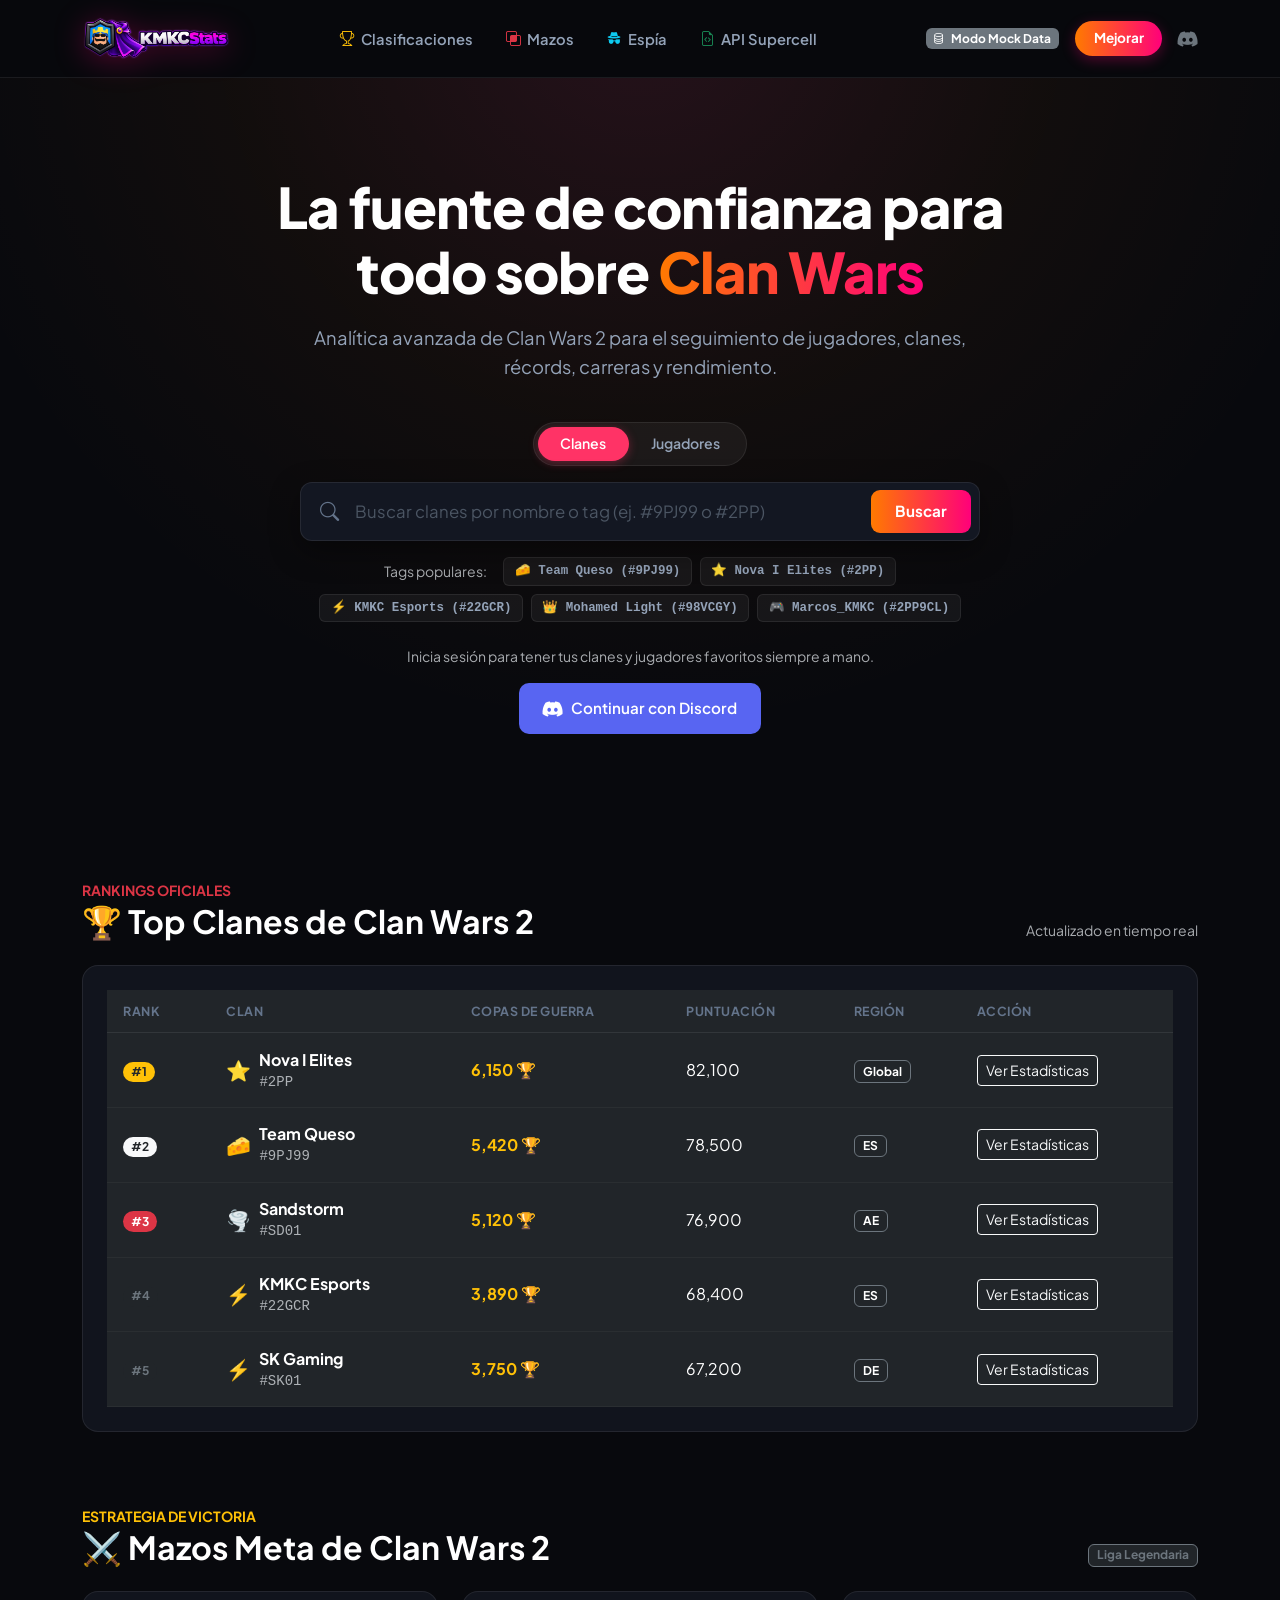
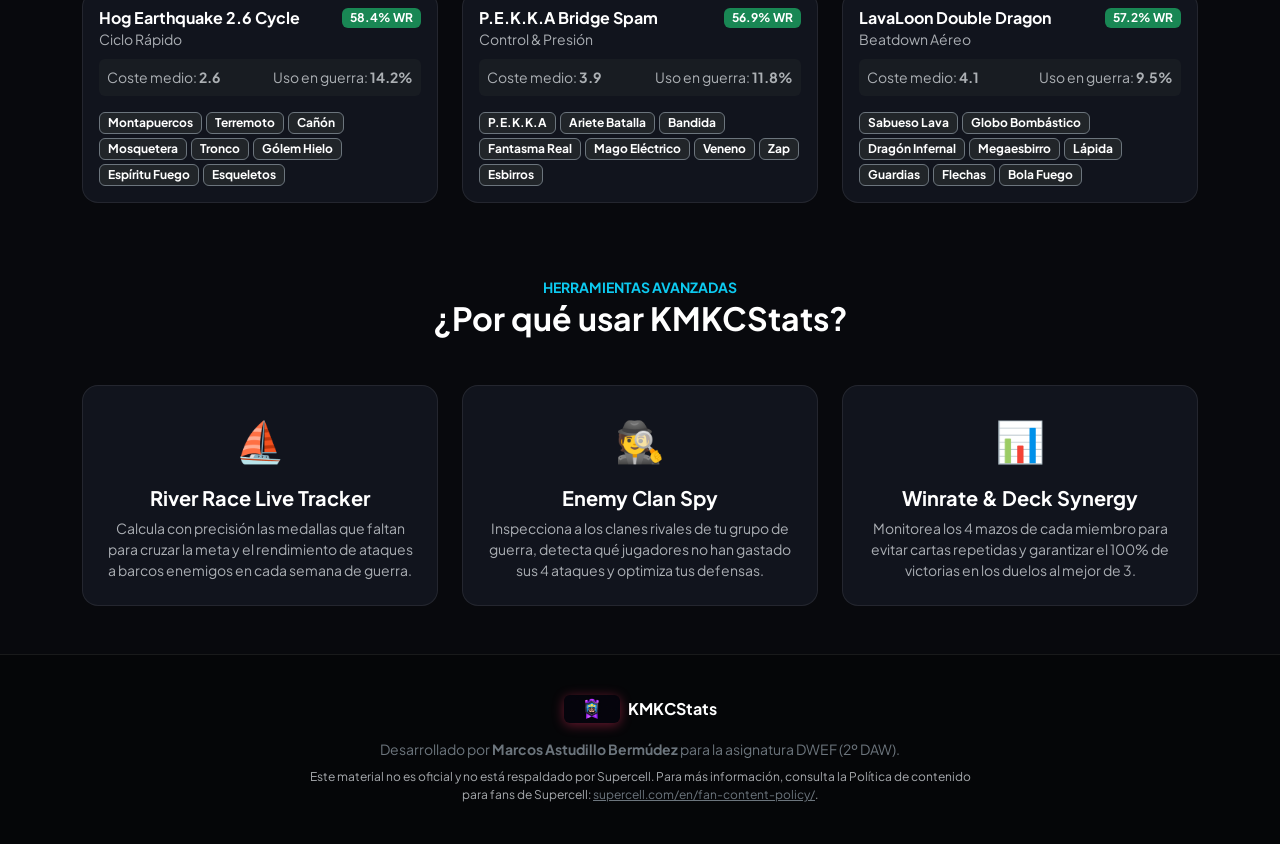
==== index.html @ 2309397d "Proyecto HTML KMKCstats V1.0.1" ====
<!DOCTYPE html>
<html lang="es" data-bs-theme="dark">

<head>
  <meta charset="UTF-8">
  <meta name="viewport" content="width=device-width, initial-scale=1.0">
  <meta name="description" content="KMKCStats - La fuente de confianza para todo sobre Clan Wars 2 en Clash Royale. Estadísticas y analítica de clanes, jugadores y mazos.">
  <meta name="author" content="Marcos Astudillo Bermúdez">
  <title>KMKCStats · La fuente de confianza para Clan Wars</title>

  <!-- Bootstrap 5 CSS Local -->
  <link rel="stylesheet" href="lib/bootstrap-5.3.8-dist/css/bootstrap.min.css">

  <!-- Bootstrap Icons CDN -->
  <link rel="stylesheet" href="https://cdn.jsdelivr.net/npm/bootstrap-icons@1.11.3/font/bootstrap-icons.min.css">

  <!-- Estilos Exclusivos KMKCStats (Diseño CWStats) -->
  <link rel="stylesheet" href="styles/kmkcstats.css">
</head>

<body>

  <!-- =========================================================================
       1. BARRA DE NAVEGACIÓN (NAVBAR)
       ========================================================================= -->
  <header>
    <nav class="navbar navbar-expand-lg kmkc-navbar">
      <div class="container">
        <!-- Logo Oficial KMKCStats en el Header -->
        <a class="kmkc-brand py-0" href="index.html">
          <img src="assets/img/KMKCheader.png" alt="KMKCStats" class="kmkc-header-logo">
        </a>

        <button class="navbar-toggler border-0 text-white" type="button" data-bs-toggle="collapse"
          data-bs-target="#navbarContent" aria-controls="navbarContent" aria-expanded="false"
          aria-label="Toggle navigation">
          <i class="bi bi-list fs-2"></i>
        </button>

        <div class="collapse navbar-collapse" id="navbarContent">
          <!-- Enlaces de navegación centrales en español -->
          <ul class="navbar-nav mx-auto mb-2 mb-lg-0 gap-1">
            <li class="nav-item">
              <a class="kmkc-nav-link" href="#leaderboards">
                <i class="bi bi-trophy text-warning"></i> Clasificaciones
              </a>
            </li>
            <li class="nav-item">
              <a class="kmkc-nav-link" href="#decks">
                <i class="bi bi-intersect text-danger"></i> Mazos
              </a>
            </li>
            <li class="nav-item">
              <a class="kmkc-nav-link" href="#features">
                <i class="bi bi-incognito text-info"></i> Espía
              </a>
            </li>
            <li class="nav-item">
              <a class="kmkc-nav-link" href="#" data-bs-toggle="modal" data-bs-target="#apiConfigModal">
                <i class="bi bi-file-earmark-code text-success"></i> API Supercell
              </a>
            </li>
          </ul>

          <!-- Acciones en el lateral derecho -->
          <div class="d-flex align-items-center gap-3">
            <span id="api-status-badge" class="badge bg-secondary">
              <i class="bi bi-database me-1"></i> Modo Mock Data
            </span>
            <button class="btn btn-upgrade" data-bs-toggle="modal" data-bs-target="#apiConfigModal">
              Mejorar
            </button>
            <a href="https://discord.com" target="_blank" rel="noopener noreferrer" class="text-secondary fs-5 hover-white" title="Comunidad de Discord">
              <i class="bi bi-discord"></i>
            </a>
          </div>
        </div>
      </div>
    </nav>
  </header>

  <!-- =========================================================================
       2. CONTENIDO PRINCIPAL
       ========================================================================= -->
  <main>
    <!-- SECCIÓN HERO (RÉPLICA CWSTATS EN ESPAÑOL) -->
    <section class="hero-glow-bg text-center py-5">
      <div class="container py-lg-5">
        <!-- Título Principal -->
        <h1 class="hero-title text-white mb-2">
          La fuente de confianza para<br>
          todo sobre <span class="gradient-text-clanwars">Clan Wars</span>
        </h1>

        <!-- Subtítulo -->
        <p class="hero-subtitle">
          Analítica avanzada de Clan Wars 2 para el seguimiento de jugadores, clanes, récords, carreras y rendimiento.
        </p>

        <!-- BUSCADOR CON PESTAÑAS (CLANES / JUGADORES) -->
        <div class="search-container">
          <!-- Selector de Pestañas -->
          <div class="search-tabs">
            <button id="tab-clans" class="search-tab-btn active" type="button">Clanes</button>
            <button id="tab-players" class="search-tab-btn" type="button">Jugadores</button>
          </div>

          <!-- Caja de Entrada -->
          <form id="search-form" class="mb-3">
            <div class="search-input-box">
              <i class="bi bi-search search-icon"></i>
              <input type="text" id="search-input" placeholder="Buscar clanes por nombre o tag (ej. #9PJ99 o #2PP)"
                autocomplete="off" required>
              <button type="submit" class="search-submit-btn">Buscar</button>
            </div>
          </form>

          <!-- Sugerencias Rápidas para probar con un clic -->
          <div class="quick-tags mb-4">
            <span class="text-muted small me-2">Tags populares:</span>
            <a href="#" class="quick-tag-chip" data-tag="#9PJ99" data-type="clans">🧀 Team Queso (#9PJ99)</a>
            <a href="#" class="quick-tag-chip" data-tag="#2PP" data-type="clans">⭐ Nova I Elites (#2PP)</a>
            <a href="#" class="quick-tag-chip" data-tag="#22GCR" data-type="clans">⚡ KMKC Esports (#22GCR)</a>
            <a href="#" class="quick-tag-chip" data-tag="#98VCGY" data-type="players">👑 Mohamed Light (#98VCGY)</a>
            <a href="#" class="quick-tag-chip" data-tag="#2PP9CL" data-type="players">🎮 Marcos_KMKC (#2PP9CL)</a>
          </div>

          <!-- Texto de soporte y Botón de Discord -->
          <p class="text-muted small mb-3">
            Inicia sesión para tener tus clanes y jugadores favoritos siempre a mano.
          </p>
          <div>
            <a href="https://discord.com" target="_blank" rel="noopener noreferrer" class="btn-discord">
              <i class="bi bi-discord fs-5"></i> Continuar con Discord
            </a>
          </div>
        </div>
      </div>
    </section>

    <!-- SECCIÓN DE RESULTADOS DINÁMICOS (OCULTA POR DEFECTO HASTA QUE SE BUSCA) -->
    <section id="results-section" class="py-5 d-none">
      <div class="container">
        <div id="results-content">
          <!-- Inyectado dinámicamente vía js/ui.js -->
        </div>
      </div>
    </section>

    <!-- SECCIÓN EXPLORE KMKCSTATS: LEADERBOARDS & META -->
    <section id="leaderboards" class="py-5">
      <div class="container">
        <div class="d-flex justify-content-between align-items-end mb-4">
          <div>
            <span class="text-uppercase fw-bold small text-danger">Rankings Oficiales</span>
            <h2 class="fw-bold text-white mb-0">🏆 Top Clanes de Clan Wars 2</h2>
          </div>
          <small class="text-muted">Actualizado en tiempo real</small>
        </div>

        <div class="kmkc-card p-3 p-md-4 mb-5">
          <div class="table-responsive">
            <table class="table kmkc-table align-middle mb-0">
              <thead>
                <tr>
                  <th>Rank</th>
                  <th>Clan</th>
                  <th>Copas de Guerra</th>
                  <th>Puntuación</th>
                  <th>Región</th>
                  <th>Acción</th>
                </tr>
              </thead>
              <tbody id="leaderboard-tbody">
                <!-- Rellenado por js/ui.js -->
              </tbody>
            </table>
          </div>
        </div>

        <!-- MAZOS META DE GUERRA (DECKS) -->
        <div id="decks" class="pt-4">
          <div class="d-flex justify-content-between align-items-end mb-4">
            <div>
              <span class="text-uppercase fw-bold small text-warning">Estrategia de Victoria</span>
              <h2 class="fw-bold text-white mb-0">⚔️ Mazos Meta de Clan Wars 2</h2>
            </div>
            <span class="badge bg-dark border border-secondary text-secondary">Liga Legendaria</span>
          </div>

          <div id="meta-decks-container" class="row g-4">
            <!-- Rellenado por js/ui.js -->
          </div>
        </div>

        <!-- CARACTERÍSTICAS Y SPY TOOL -->
        <div id="features" class="pt-5 mt-4">
          <div class="text-center mb-5">
            <span class="text-uppercase fw-bold small text-info">Herramientas Avanzadas</span>
            <h2 class="fw-bold text-white">¿Por qué usar KMKCStats?</h2>
          </div>

          <div class="row g-4">
            <div class="col-md-4">
              <div class="kmkc-card p-4 h-100 text-center">
                <div class="fs-1 text-warning mb-3">⛵</div>
                <h5 class="fw-bold text-white">River Race Live Tracker</h5>
                <p class="text-muted small mb-0">
                  Calcula con precisión las medallas que faltan para cruzar la meta y el rendimiento de ataques a barcos enemigos en cada semana de guerra.
                </p>
              </div>
            </div>
            <div class="col-md-4">
              <div class="kmkc-card p-4 h-100 text-center">
                <div class="fs-1 text-info mb-3">🕵️</div>
                <h5 class="fw-bold text-white">Enemy Clan Spy</h5>
                <p class="text-muted small mb-0">
                  Inspecciona a los clanes rivales de tu grupo de guerra, detecta qué jugadores no han gastado sus 4 ataques y optimiza tus defensas.
                </p>
              </div>
            </div>
            <div class="col-md-4">
              <div class="kmkc-card p-4 h-100 text-center">
                <div class="fs-1 text-danger mb-3">📊</div>
                <h5 class="fw-bold text-white">Winrate & Deck Synergy</h5>
                <p class="text-muted small mb-0">
                  Monitorea los 4 mazos de cada miembro para evitar cartas repetidas y garantizar el 100% de victorias en los duelos al mejor de 3.
                </p>
              </div>
            </div>
          </div>
        </div>
      </div>
    </section>
  </main>

  <!-- =========================================================================
       3. MODAL: CONFIGURACIÓN DE LA API DE SUPERCELL
       ========================================================================= -->
  <div class="modal fade" id="apiConfigModal" tabindex="-1" aria-labelledby="apiConfigModalLabel" aria-hidden="true">
    <div class="modal-dialog modal-dialog-centered">
      <div class="modal-content kmkc-modal">
        <div class="modal-header">
          <h5 class="modal-title fw-bold text-white" id="apiConfigModalLabel">
            <i class="bi bi-key-fill text-warning me-2"></i> Configuración API de Supercell
          </h5>
          <button type="button" class="btn-close btn-close-white" data-bs-dismiss="modal" aria-label="Close"></button>
        </div>
        <form id="api-config-form">
          <div class="modal-body">
            <p class="text-muted small">
              Para conectar con la API oficial de Clash Royale, regístrate en <a href="https://developer.clashroyale.com" target="_blank" class="text-info">developer.clashroyale.com</a> y crea una clave asignada a tu IP pública.
            </p>

            <div class="mb-3">
              <label for="api-token-input" class="form-label text-secondary small fw-bold text-uppercase">Supercell Bearer Token</label>
              <textarea id="api-token-input" class="form-control kmkc-input font-monospace small" rows="3" placeholder="Pega aquí tu API Key de Supercell..."></textarea>
            </div>

            <div class="mb-3">
              <label for="api-proxy-input" class="form-label text-secondary small fw-bold text-uppercase">Proxy URL (CORS Bypass)</label>
              <input type="url" id="api-proxy-input" class="form-control kmkc-input font-monospace small" placeholder="https://proxy.royaleapi.dev/v1 o tu proxy local">
              <small class="text-muted d-block mt-1">
                Necesario porque los navegadores bloquean llamadas directas a Supercell por CORS. Si no tienes proxy, déjalo vacío y la web usará los datos Mock integrados.
              </small>
            </div>
          </div>
          <div class="modal-footer">
            <button type="button" class="btn btn-outline-secondary" data-bs-dismiss="modal">Cancelar</button>
            <button type="submit" class="btn btn-upgrade">Guardar Configuración</button>
          </div>
        </form>
      </div>
    </div>
  </div>

  <!-- =========================================================================
       4. PIE DE PÁGINA (FOOTER)
       ========================================================================= -->
  <footer class="kmkc-footer">
    <div class="container text-center">
      <div class="d-flex align-items-center justify-content-center gap-2 mb-3">
        <img src="assets/img/KMKCicon.png" alt="KMKC Logo" style="height: 28px; width: auto; border-radius: 6px; filter: drop-shadow(0 2px 6px rgba(255, 51, 102, 0.4));">
        <strong class="text-white">KMKCStats</strong>
      </div>
      <p class="text-secondary small mb-2">
        Desarrollado por <strong>Marcos Astudillo Bermúdez</strong> para la asignatura DWEF (2º DAW).
      </p>
      <p class="text-muted" style="font-size: 0.75rem; max-width: 680px; margin: 0 auto;">
        Este material no es oficial y no está respaldado por Supercell. Para más información, consulta la Política de contenido para fans de Supercell: <a href="https://supercell.com/en/fan-content-policy/" target="_blank" class="text-secondary">supercell.com/en/fan-content-policy/</a>.
      </p>
    </div>
  </footer>

  <!-- Bootstrap 5 JS Bundle Local (incluye Popper) -->
  <script src="lib/bootstrap-5.3.8-dist/js/bootstrap.bundle.min.js"></script>

  <!-- Módulos de KMKCStats -->
  <script src="js/api.js"></script>
  <script src="js/ui.js"></script>
  <script src="js/main.js"></script>
</body>

</html>
---- styles/kmkcstats.css ----
/* ==========================================================================
   KMKCStats - Clan Wars 2 Analytics & Tracker
   Inspirado en la interfaz y diseño oscuro de CWStats
   ========================================================================== */

@import url('https://fonts.googleapis.com/css2?family=Plus+Jakarta+Sans:wght@400;500;600;700;800&family=Inter:wght@400;500;600;700&display=swap');

:root {
  --kmkc-bg-dark: #08090d;
  --kmkc-bg-card: #11141d;
  --kmkc-bg-card-hover: #171b27;
  --kmkc-bg-input: #131722;
  --kmkc-border: rgba(255, 255, 255, 0.08);
  --kmkc-border-focus: rgba(255, 75, 139, 0.5);

  --kmkc-primary-gradient: linear-gradient(90deg, #ff7a00 0%, #ff007a 100%);
  --kmkc-accent-pink: #ff3366;
  --kmkc-accent-pink-hover: #e62858;
  --kmkc-accent-orange: #ff7a00;
  --kmkc-discord: #5865f2;
  --kmkc-discord-hover: #4752c4;

  --kmkc-text-primary: #ffffff;
  --kmkc-text-secondary: #94a3b8;
  --kmkc-text-muted: #64748b;
  
  --kmkc-glow: rgba(255, 0, 122, 0.15);
}

body {
  font-family: 'Plus Jakarta Sans', 'Inter', -apple-system, BlinkMacSystemFont, sans-serif;
  background-color: var(--kmkc-bg-dark);
  color: var(--kmkc-text-primary);
  min-height: 100vh;
  display: flex;
  flex-direction: column;
  overflow-x: hidden;
}

/* ==========================================================================
   Efectos de Fondo (Glow ambiental)
   ========================================================================== */
.hero-glow-bg {
  position: relative;
  background: radial-gradient(circle at 50% -10%, rgba(255, 80, 130, 0.12) 0%, rgba(255, 122, 0, 0.04) 40%, transparent 70%);
}

/* ==========================================================================
   Barra de Navegación
   ========================================================================== */
.kmkc-navbar {
  background-color: rgba(8, 9, 13, 0.85);
  backdrop-filter: blur(16px);
  -webkit-backdrop-filter: blur(16px);
  border-bottom: 1px solid var(--kmkc-border);
  padding: 0.85rem 0;
  position: sticky;
  top: 0;
  z-index: 1030;
}

.kmkc-brand {
  display: flex;
  align-items: center;
  gap: 0.65rem;
  text-decoration: none;
  font-weight: 800;
  font-size: 1.35rem;
  letter-spacing: -0.5px;
  color: #fff;
}

.kmkc-logo-badge {
  background: var(--kmkc-primary-gradient);
  color: #fff;
  font-weight: 800;
  font-size: 0.85rem;
  padding: 0.35rem 0.65rem;
  border-radius: 8px;
  box-shadow: 0 4px 15px rgba(255, 0, 122, 0.35);
  display: inline-flex;
  align-items: center;
  justify-content: center;
}

.kmkc-logo-img {
  height: 42px;
  width: auto;
  max-width: 50px;
  object-fit: contain;
  border-radius: 10px;
  filter: drop-shadow(0 2px 10px rgba(255, 51, 102, 0.35));
  transition: transform 0.2s ease;
}

.kmkc-header-logo {
  height: 50px;
  max-height: 54px;
  width: auto;
  object-fit: contain;
  filter: drop-shadow(0 4px 15px rgba(255, 0, 122, 0.3));
  transition: transform 0.25s ease, filter 0.25s ease;
}

@media (max-width: 768px) {
  .kmkc-header-logo {
    height: 40px;
  }
}

.kmkc-brand:hover .kmkc-header-logo {
  transform: scale(1.04);
  filter: drop-shadow(0 6px 20px rgba(255, 0, 122, 0.5));
}

.kmkc-brand-name {
  color: #ffffff;
}

.kmkc-brand-name span {
  background: var(--kmkc-primary-gradient);
  -webkit-background-clip: text;
  -webkit-text-fill-color: transparent;
}

.kmkc-nav-link {
  color: var(--kmkc-text-secondary);
  font-size: 0.92rem;
  font-weight: 600;
  padding: 0.5rem 0.9rem;
  border-radius: 8px;
  transition: all 0.2s ease;
  display: flex;
  align-items: center;
  gap: 0.4rem;
  text-decoration: none;
}

.kmkc-nav-link:hover,
.kmkc-nav-link.active {
  color: #ffffff;
  background-color: rgba(255, 255, 255, 0.05);
}

.btn-upgrade {
  background: var(--kmkc-primary-gradient);
  color: #ffffff;
  font-weight: 700;
  font-size: 0.85rem;
  padding: 0.45rem 1.15rem;
  border-radius: 50px;
  border: none;
  box-shadow: 0 4px 14px rgba(255, 0, 122, 0.3);
  transition: transform 0.2s ease, box-shadow 0.2s ease;
}

.btn-upgrade:hover {
  color: #fff;
  transform: translateY(-2px);
  box-shadow: 0 6px 20px rgba(255, 0, 122, 0.45);
}

/* ==========================================================================
   Hero Section
   ========================================================================== */
.hero-title {
  font-size: 3.5rem;
  font-weight: 800;
  line-height: 1.15;
  letter-spacing: -1px;
}

@media (max-width: 768px) {
  .hero-title {
    font-size: 2.25rem;
  }
}

.gradient-text-clanwars {
  background: var(--kmkc-primary-gradient);
  -webkit-background-clip: text;
  -webkit-text-fill-color: transparent;
  display: inline-block;
}

.hero-subtitle {
  color: var(--kmkc-text-secondary);
  font-size: 1.15rem;
  max-width: 680px;
  margin: 1.25rem auto 2.5rem;
  font-weight: 400;
  line-height: 1.6;
}

/* ==========================================================================
   Buscador CWStats (Pestañas y Campo de búsqueda)
   ========================================================================== */
.search-container {
  max-width: 680px;
  margin: 0 auto;
}

.search-tabs {
  display: inline-flex;
  background: rgba(255, 255, 255, 0.05);
  border-radius: 50px;
  padding: 4px;
  margin-bottom: 1rem;
  border: 1px solid var(--kmkc-border);
}

.search-tab-btn {
  background: transparent;
  border: none;
  color: var(--kmkc-text-secondary);
  font-weight: 600;
  font-size: 0.88rem;
  padding: 0.4rem 1.4rem;
  border-radius: 50px;
  cursor: pointer;
  transition: all 0.2s ease;
}

.search-tab-btn.active {
  background: var(--kmkc-accent-pink);
  color: #ffffff;
  box-shadow: 0 2px 10px rgba(255, 51, 102, 0.35);
}

.search-input-box {
  position: relative;
  background-color: var(--kmkc-bg-input);
  border: 1px solid var(--kmkc-border);
  border-radius: 12px;
  display: flex;
  align-items: center;
  padding: 0.4rem 0.5rem 0.4rem 1.2rem;
  box-shadow: 0 10px 30px rgba(0, 0, 0, 0.4);
  transition: border-color 0.2s ease, box-shadow 0.2s ease;
}

.search-input-box:focus-within {
  border-color: var(--kmkc-accent-pink);
  box-shadow: 0 0 0 3px rgba(255, 51, 102, 0.2), 0 10px 30px rgba(0, 0, 0, 0.5);
}

.search-input-box input {
  background: transparent;
  border: none;
  outline: none;
  color: #ffffff;
  font-size: 1.05rem;
  width: 100%;
  padding: 0.6rem 0.5rem;
}

.search-input-box input::placeholder {
  color: #4b5563;
}

.search-icon {
  color: var(--kmkc-text-muted);
  font-size: 1.2rem;
  margin-right: 0.5rem;
}

.search-submit-btn {
  background: var(--kmkc-primary-gradient);
  border: none;
  color: #ffffff;
  font-weight: 700;
  font-size: 0.95rem;
  padding: 0.65rem 1.5rem;
  border-radius: 9px;
  transition: opacity 0.2s ease;
  white-space: nowrap;
}

.search-submit-btn:hover {
  opacity: 0.92;
}

.quick-tags {
  display: flex;
  align-items: center;
  justify-content: center;
  flex-wrap: wrap;
  gap: 0.5rem;
  margin-top: 1rem;
}

.quick-tag-chip {
  background: rgba(255, 255, 255, 0.05);
  border: 1px solid var(--kmkc-border);
  color: var(--kmkc-text-secondary);
  font-size: 0.78rem;
  font-family: monospace;
  font-weight: 600;
  padding: 0.25rem 0.65rem;
  border-radius: 6px;
  cursor: pointer;
  transition: all 0.2s ease;
  text-decoration: none;
}

.quick-tag-chip:hover {
  color: #ffffff;
  background: rgba(255, 255, 255, 0.1);
  border-color: rgba(255, 255, 255, 0.2);
}

.btn-discord {
  background-color: var(--kmkc-discord);
  color: #ffffff;
  font-weight: 600;
  font-size: 0.95rem;
  padding: 0.65rem 1.5rem;
  border-radius: 10px;
  border: none;
  display: inline-flex;
  align-items: center;
  gap: 0.5rem;
  transition: background-color 0.2s ease, transform 0.2s ease;
  text-decoration: none;
}

.btn-discord:hover {
  background-color: var(--kmkc-discord-hover);
  color: #ffffff;
  transform: translateY(-2px);
}

/* ==========================================================================
   Tarjetas de Estadísticas y Resultados
   ========================================================================== */
.kmkc-card {
  background-color: var(--kmkc-bg-card);
  border: 1px solid var(--kmkc-border);
  border-radius: 16px;
  transition: transform 0.25s ease, border-color 0.25s ease, box-shadow 0.25s ease;
}

.kmkc-card:hover {
  border-color: rgba(255, 255, 255, 0.15);
  box-shadow: 0 12px 30px rgba(0, 0, 0, 0.4);
}

.stat-box {
  background: rgba(255, 255, 255, 0.025);
  border: 1px solid var(--kmkc-border);
  border-radius: 12px;
  padding: 1rem;
  text-align: center;
}

.stat-value {
  font-size: 1.6rem;
  font-weight: 800;
  letter-spacing: -0.5px;
}

.stat-label {
  color: var(--kmkc-text-muted);
  font-size: 0.78rem;
  font-weight: 600;
  text-transform: uppercase;
  letter-spacing: 0.5px;
  margin-top: 0.2rem;
}

/* Barra de progreso de River Race */
.race-progress-bar {
  height: 10px;
  background-color: rgba(255, 255, 255, 0.08);
  border-radius: 50px;
  overflow: hidden;
}

.race-progress-fill {
  height: 100%;
  background: var(--kmkc-primary-gradient);
  border-radius: 50px;
  transition: width 0.6s ease;
}

/* Tablas de guerra */
.kmkc-table {
  color: var(--kmkc-text-secondary);
}

.kmkc-table th {
  color: var(--kmkc-text-muted);
  font-size: 0.78rem;
  text-transform: uppercase;
  font-weight: 700;
  letter-spacing: 0.5px;
  border-bottom: 1px solid var(--kmkc-border);
  padding: 0.75rem 1rem;
}

.kmkc-table td {
  padding: 0.9rem 1rem;
  border-bottom: 1px solid rgba(255, 255, 255, 0.04);
  vertical-align: middle;
}

.kmkc-table tr:hover td {
  background-color: rgba(255, 255, 255, 0.025);
  color: #ffffff;
}

/* Cartas de Clash Royale (Decks) */
.deck-card-grid {
  display: grid;
  grid-template-columns: repeat(4, 1fr);
  gap: 0.5rem;
}

.cr-card-item {
  position: relative;
  border-radius: 8px;
  overflow: hidden;
  background: #1e2230;
  border: 1px solid rgba(255, 255, 255, 0.1);
  transition: transform 0.2s ease;
  aspect-ratio: 1 / 1.25;
  display: flex;
  flex-direction: column;
  align-items: center;
  justify-content: center;
  text-align: center;
  padding: 0.35rem;
}

.cr-card-item:hover {
  transform: translateY(-3px) scale(1.05);
  border-color: var(--kmkc-accent-pink);
  z-index: 2;
}

.cr-card-name {
  font-size: 0.72rem;
  font-weight: 700;
  color: #fff;
  line-height: 1.1;
  margin-top: 0.25rem;
}

.cr-card-elixir {
  position: absolute;
  top: 4px;
  left: 4px;
  background: #a824db;
  color: #fff;
  font-size: 0.65rem;
  font-weight: 800;
  width: 18px;
  height: 18px;
  border-radius: 50%;
  display: flex;
  align-items: center;
  justify-content: center;
  box-shadow: 0 2px 5px rgba(0, 0, 0, 0.5);
}

/* Modal de API */
.modal-content.kmkc-modal {
  background-color: var(--kmkc-bg-card);
  border: 1px solid var(--kmkc-border);
  color: var(--kmkc-text-primary);
  border-radius: 16px;
}

.modal-content.kmkc-modal .modal-header,
.modal-content.kmkc-modal .modal-footer {
  border-color: var(--kmkc-border);
}

.form-control.kmkc-input {
  background-color: var(--kmkc-bg-input);
  border: 1px solid var(--kmkc-border);
  color: #ffffff;
  border-radius: 8px;
}

.form-control.kmkc-input:focus {
  background-color: var(--kmkc-bg-input);
  border-color: var(--kmkc-accent-pink);
  box-shadow: 0 0 0 3px rgba(255, 51, 102, 0.2);
  color: #ffffff;
}

/* Footer */
.kmkc-footer {
  background-color: #050608;
  border-top: 1px solid var(--kmkc-border);
  padding: 2.5rem 0;
  margin-top: auto;
}
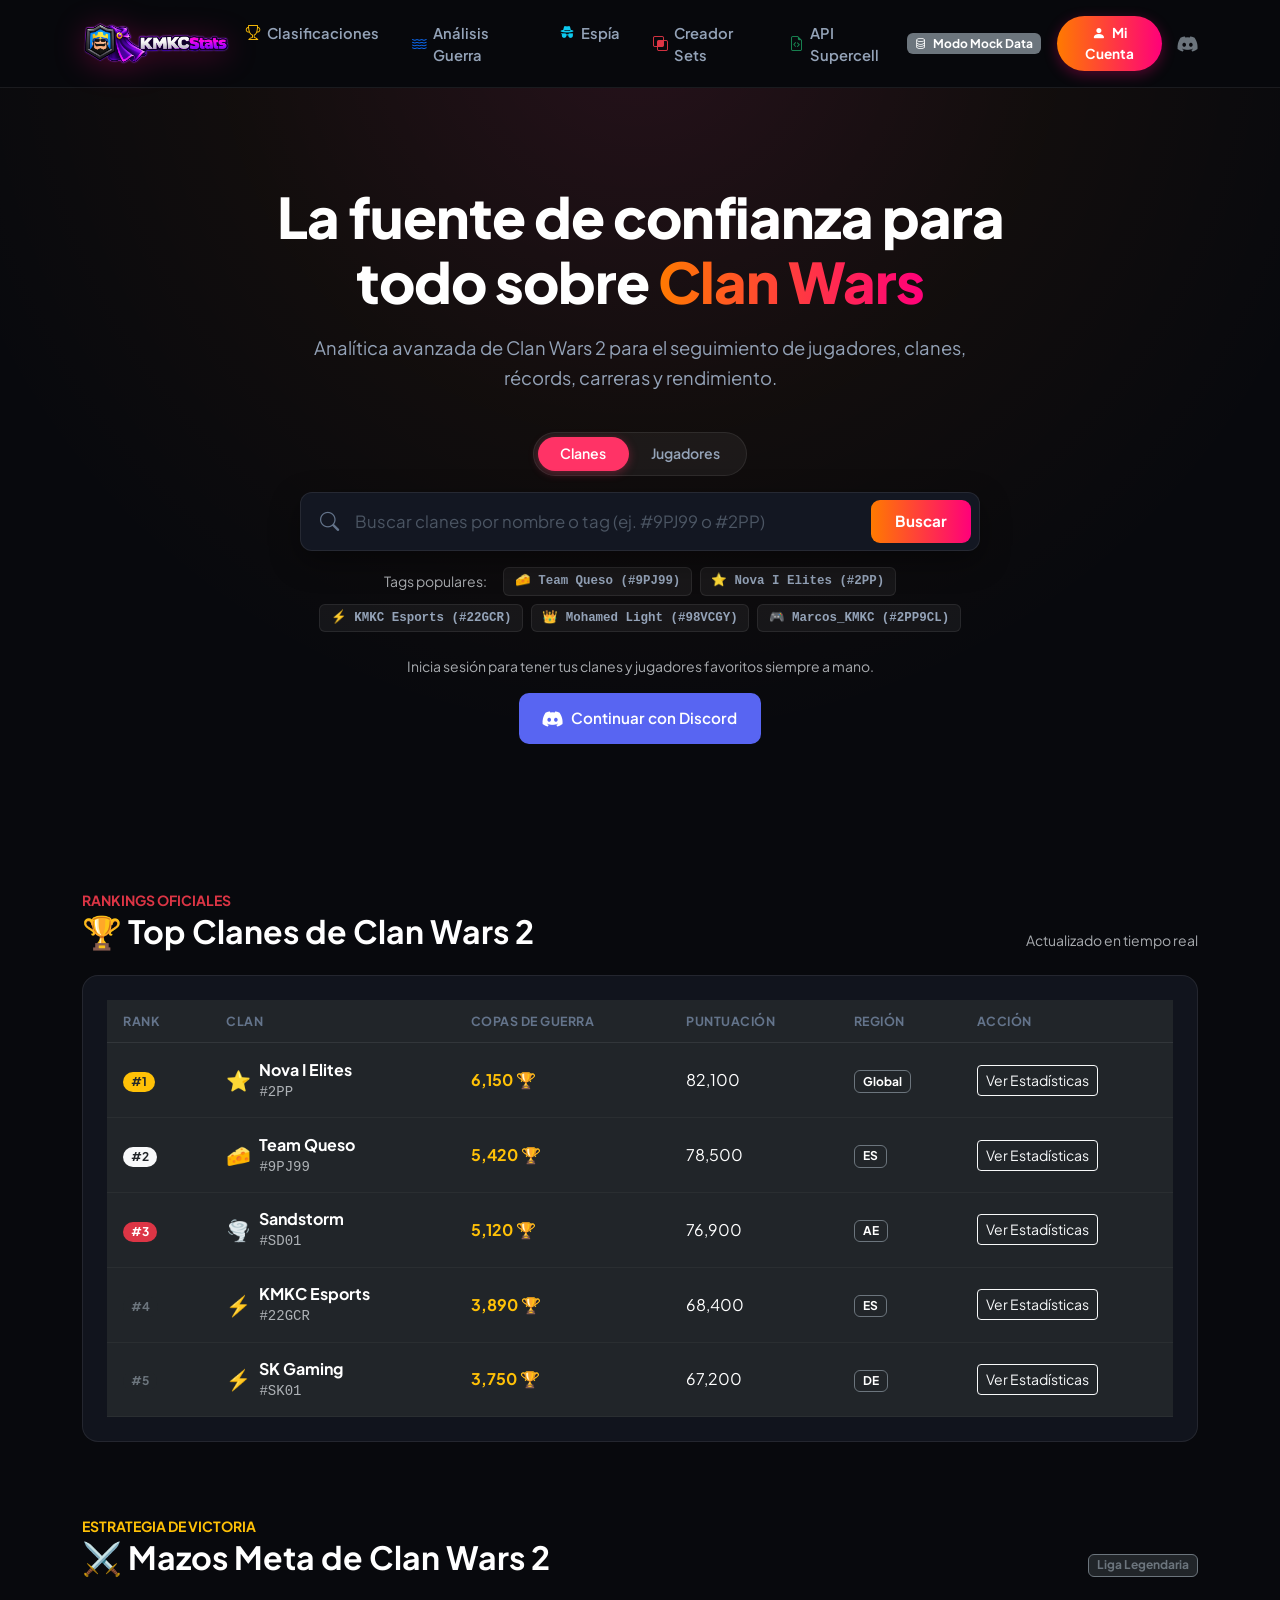
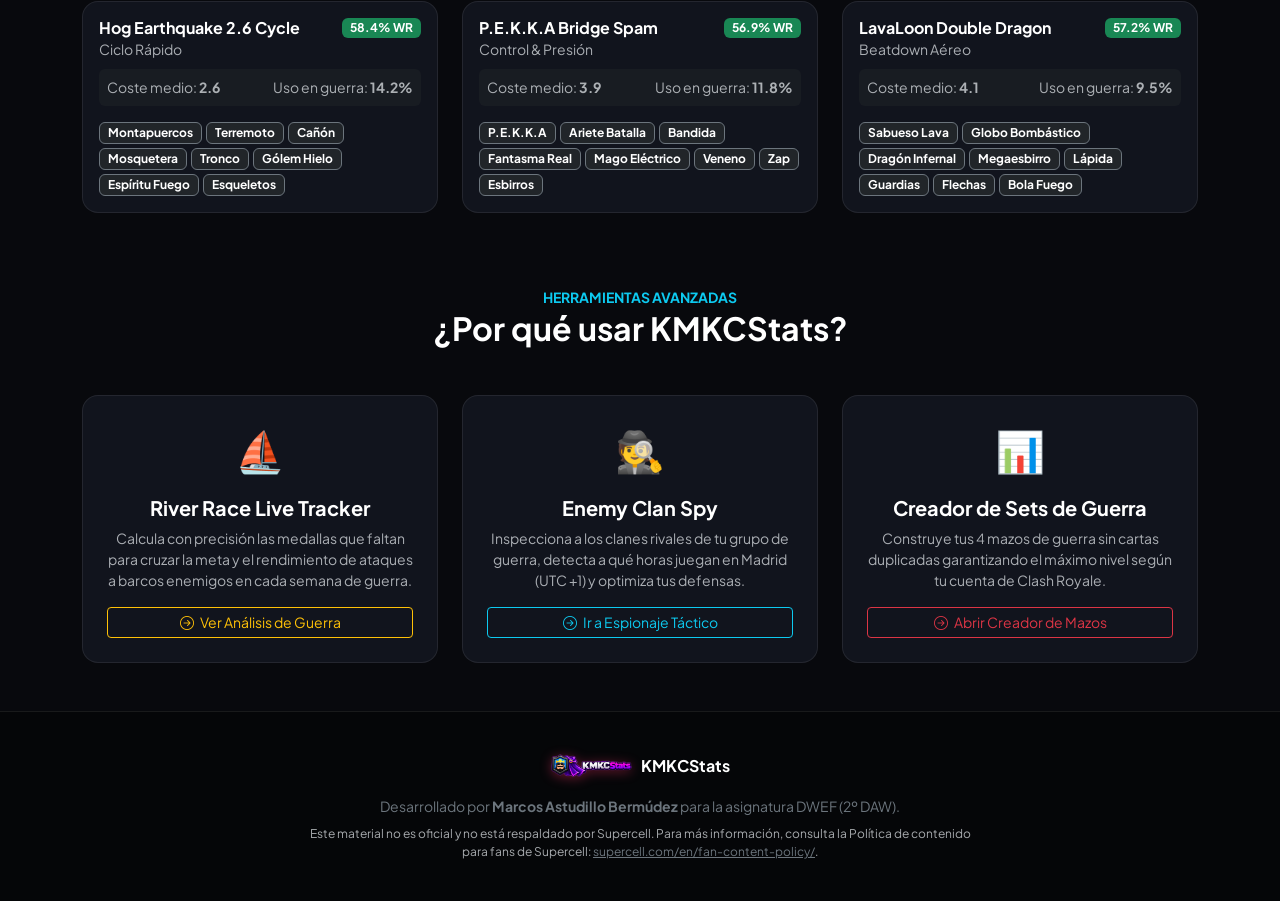
==== commit f5b6737e: "Proyecto HTML KMKCstats V1.0.2" ====
--- a/index.html
+++ b/index.html
@@ -4,7 +4,8 @@
 <head>
   <meta charset="UTF-8">
   <meta name="viewport" content="width=device-width, initial-scale=1.0">
-  <meta name="description" content="KMKCStats - La fuente de confianza para todo sobre Clan Wars 2 en Clash Royale. Estadísticas y analítica de clanes, jugadores y mazos.">
+  <meta name="description"
+    content="KMKCStats - La fuente de confianza para todo sobre Clan Wars 2 en Clash Royale. Estadísticas y analítica de clanes, jugadores y mazos.">
   <meta name="author" content="Marcos Astudillo Bermúdez">
   <title>KMKCStats · La fuente de confianza para Clan Wars</title>
 
@@ -46,13 +47,18 @@
               </a>
             </li>
             <li class="nav-item">
-              <a class="kmkc-nav-link" href="#decks">
-                <i class="bi bi-intersect text-danger"></i> Mazos
-              </a>
-            </li>
-            <li class="nav-item">
-              <a class="kmkc-nav-link" href="#features">
+              <a class="kmkc-nav-link" href="pages/analisis-guerra.html">
+                <i class="bi bi-water text-primary"></i> Análisis Guerra
+              </a>
+            </li>
+            <li class="nav-item">
+              <a class="kmkc-nav-link" href="pages/espionaje.html">
                 <i class="bi bi-incognito text-info"></i> Espía
+              </a>
+            </li>
+            <li class="nav-item">
+              <a class="kmkc-nav-link" href="pages/creador-sets.html">
+                <i class="bi bi-intersect text-danger"></i> Creador Sets
               </a>
             </li>
             <li class="nav-item">
@@ -67,10 +73,11 @@
             <span id="api-status-badge" class="badge bg-secondary">
               <i class="bi bi-database me-1"></i> Modo Mock Data
             </span>
-            <button class="btn btn-upgrade" data-bs-toggle="modal" data-bs-target="#apiConfigModal">
-              Mejorar
-            </button>
-            <a href="https://discord.com" target="_blank" rel="noopener noreferrer" class="text-secondary fs-5 hover-white" title="Comunidad de Discord">
+            <a href="pages/auth.html" class="btn btn-upgrade text-white">
+              <i class="bi bi-person-fill me-1"></i> Mi Cuenta
+            </a>
+            <a href="https://discord.com" target="_blank" rel="noopener noreferrer"
+              class="text-secondary fs-5 hover-white" title="Comunidad de Discord">
               <i class="bi bi-discord"></i>
             </a>
           </div>
@@ -202,30 +209,46 @@
 
           <div class="row g-4">
             <div class="col-md-4">
-              <div class="kmkc-card p-4 h-100 text-center">
-                <div class="fs-1 text-warning mb-3">⛵</div>
-                <h5 class="fw-bold text-white">River Race Live Tracker</h5>
-                <p class="text-muted small mb-0">
-                  Calcula con precisión las medallas que faltan para cruzar la meta y el rendimiento de ataques a barcos enemigos en cada semana de guerra.
-                </p>
+              <div class="kmkc-card p-4 h-100 text-center d-flex flex-column justify-content-between">
+                <div>
+                  <div class="fs-1 text-warning mb-3">⛵</div>
+                  <h5 class="fw-bold text-white">River Race Live Tracker</h5>
+                  <p class="text-muted small mb-3">
+                    Calcula con precisión las medallas que faltan para cruzar la meta y el rendimiento de ataques a barcos
+                    enemigos en cada semana de guerra.
+                  </p>
+                </div>
+                <a href="pages/analisis-guerra.html" class="btn btn-sm btn-outline-warning w-100">
+                  <i class="bi bi-arrow-right-circle me-1"></i> Ver Análisis de Guerra
+                </a>
               </div>
             </div>
             <div class="col-md-4">
-              <div class="kmkc-card p-4 h-100 text-center">
-                <div class="fs-1 text-info mb-3">🕵️</div>
-                <h5 class="fw-bold text-white">Enemy Clan Spy</h5>
-                <p class="text-muted small mb-0">
-                  Inspecciona a los clanes rivales de tu grupo de guerra, detecta qué jugadores no han gastado sus 4 ataques y optimiza tus defensas.
-                </p>
+              <div class="kmkc-card p-4 h-100 text-center d-flex flex-column justify-content-between">
+                <div>
+                  <div class="fs-1 text-info mb-3">🕵️</div>
+                  <h5 class="fw-bold text-white">Enemy Clan Spy</h5>
+                  <p class="text-muted small mb-3">
+                    Inspecciona a los clanes rivales de tu grupo de guerra, detecta a qué horas juegan en Madrid (UTC +1) y optimiza tus defensas.
+                  </p>
+                </div>
+                <a href="pages/espionaje.html" class="btn btn-sm btn-outline-info w-100">
+                  <i class="bi bi-arrow-right-circle me-1"></i> Ir a Espionaje Táctico
+                </a>
               </div>
             </div>
             <div class="col-md-4">
-              <div class="kmkc-card p-4 h-100 text-center">
-                <div class="fs-1 text-danger mb-3">📊</div>
-                <h5 class="fw-bold text-white">Winrate & Deck Synergy</h5>
-                <p class="text-muted small mb-0">
-                  Monitorea los 4 mazos de cada miembro para evitar cartas repetidas y garantizar el 100% de victorias en los duelos al mejor de 3.
-                </p>
+              <div class="kmkc-card p-4 h-100 text-center d-flex flex-column justify-content-between">
+                <div>
+                  <div class="fs-1 text-danger mb-3">📊</div>
+                  <h5 class="fw-bold text-white">Creador de Sets de Guerra</h5>
+                  <p class="text-muted small mb-3">
+                    Construye tus 4 mazos de guerra sin cartas duplicadas garantizando el máximo nivel según tu cuenta de Clash Royale.
+                  </p>
+                </div>
+                <a href="pages/creador-sets.html" class="btn btn-sm btn-outline-danger w-100">
+                  <i class="bi bi-arrow-right-circle me-1"></i> Abrir Creador de Mazos
+                </a>
               </div>
             </div>
           </div>
@@ -249,19 +272,26 @@
         <form id="api-config-form">
           <div class="modal-body">
             <p class="text-muted small">
-              Para conectar con la API oficial de Clash Royale, regístrate en <a href="https://developer.clashroyale.com" target="_blank" class="text-info">developer.clashroyale.com</a> y crea una clave asignada a tu IP pública.
+              Para conectar con la API oficial de Clash Royale, regístrate en <a
+                href="https://developer.clashroyale.com" target="_blank" class="text-info">developer.clashroyale.com</a>
+              y crea una clave asignada a tu IP pública.
             </p>
 
             <div class="mb-3">
-              <label for="api-token-input" class="form-label text-secondary small fw-bold text-uppercase">Supercell Bearer Token</label>
-              <textarea id="api-token-input" class="form-control kmkc-input font-monospace small" rows="3" placeholder="Pega aquí tu API Key de Supercell..."></textarea>
+              <label for="api-token-input" class="form-label text-secondary small fw-bold text-uppercase">Supercell
+                Bearer Token</label>
+              <textarea id="api-token-input" class="form-control kmkc-input font-monospace small" rows="3"
+                placeholder="Pega aquí tu API Key de Supercell..."></textarea>
             </div>
 
             <div class="mb-3">
-              <label for="api-proxy-input" class="form-label text-secondary small fw-bold text-uppercase">Proxy URL (CORS Bypass)</label>
-              <input type="url" id="api-proxy-input" class="form-control kmkc-input font-monospace small" placeholder="https://proxy.royaleapi.dev/v1 o tu proxy local">
+              <label for="api-proxy-input" class="form-label text-secondary small fw-bold text-uppercase">Proxy URL
+                (CORS Bypass)</label>
+              <input type="url" id="api-proxy-input" class="form-control kmkc-input font-monospace small"
+                placeholder="https://proxy.royaleapi.dev/v1 o tu proxy local">
               <small class="text-muted d-block mt-1">
-                Necesario porque los navegadores bloquean llamadas directas a Supercell por CORS. Si no tienes proxy, déjalo vacío y la web usará los datos Mock integrados.
+                Necesario porque los navegadores bloquean llamadas directas a Supercell por CORS. Si no tienes proxy,
+                déjalo vacío y la web usará los datos Mock integrados.
               </small>
             </div>
           </div>
@@ -280,14 +310,17 @@
   <footer class="kmkc-footer">
     <div class="container text-center">
       <div class="d-flex align-items-center justify-content-center gap-2 mb-3">
-        <img src="assets/img/KMKCicon.png" alt="KMKC Logo" style="height: 28px; width: auto; border-radius: 6px; filter: drop-shadow(0 2px 6px rgba(255, 51, 102, 0.4));">
+        <img src="assets/img/KMKCheader.png" alt="KMKC Logo"
+          style="height: 28px; width: auto; border-radius: 6px; filter: drop-shadow(0 2px 6px rgba(255, 51, 102, 0.4));">
         <strong class="text-white">KMKCStats</strong>
       </div>
       <p class="text-secondary small mb-2">
         Desarrollado por <strong>Marcos Astudillo Bermúdez</strong> para la asignatura DWEF (2º DAW).
       </p>
       <p class="text-muted" style="font-size: 0.75rem; max-width: 680px; margin: 0 auto;">
-        Este material no es oficial y no está respaldado por Supercell. Para más información, consulta la Política de contenido para fans de Supercell: <a href="https://supercell.com/en/fan-content-policy/" target="_blank" class="text-secondary">supercell.com/en/fan-content-policy/</a>.
+        Este material no es oficial y no está respaldado por Supercell. Para más información, consulta la Política de
+        contenido para fans de Supercell: <a href="https://supercell.com/en/fan-content-policy/" target="_blank"
+          class="text-secondary">supercell.com/en/fan-content-policy/</a>.
       </p>
     </div>
   </footer>
@@ -301,4 +334,4 @@
   <script src="js/main.js"></script>
 </body>
 
-</html>
+</html>
--- a/styles/kmkcstats.css
+++ b/styles/kmkcstats.css
@@ -497,3 +497,145 @@
   padding: 2.5rem 0;
   margin-top: auto;
 }
+
+/* ==========================================================================
+   Estilos específicos de las Subpáginas
+   ========================================================================== */
+
+/* Pestañas de Días de Guerra (Jueves a Domingo) */
+.war-day-tabs {
+  display: flex;
+  gap: 0.5rem;
+  background: rgba(255, 255, 255, 0.03);
+  padding: 0.4rem;
+  border-radius: 12px;
+  border: 1px solid var(--kmkc-border);
+  overflow-x: auto;
+}
+
+.war-day-btn {
+  background: transparent;
+  border: 1px solid transparent;
+  color: var(--kmkc-text-secondary);
+  font-weight: 700;
+  font-size: 0.9rem;
+  padding: 0.5rem 1.25rem;
+  border-radius: 8px;
+  transition: all 0.2s ease;
+  white-space: nowrap;
+}
+
+.war-day-btn:hover {
+  color: #fff;
+  background: rgba(255, 255, 255, 0.05);
+}
+
+.war-day-btn.active {
+  background: var(--kmkc-primary-gradient);
+  color: #fff;
+  border-color: transparent;
+  box-shadow: 0 4px 15px rgba(255, 0, 122, 0.35);
+}
+
+/* Gráfica de actividad horaria (Espionaje UTC +1) */
+.hour-heatmap-container {
+  display: grid;
+  grid-template-columns: repeat(24, 1fr);
+  gap: 3px;
+  margin-top: 1rem;
+}
+
+.hour-block {
+  height: 45px;
+  border-radius: 4px;
+  display: flex;
+  flex-direction: column;
+  align-items: center;
+  justify-content: flex-end;
+  padding-bottom: 4px;
+  font-size: 0.65rem;
+  font-weight: 700;
+  color: #fff;
+  transition: transform 0.15s ease;
+  cursor: pointer;
+}
+
+.hour-block:hover {
+  transform: scaleY(1.15);
+  z-index: 2;
+}
+
+.hour-label {
+  font-size: 0.62rem;
+  color: var(--kmkc-text-muted);
+  text-align: center;
+  margin-top: 4px;
+}
+
+/* Niveles de calor para el horario */
+.heat-0 { background-color: rgba(255, 255, 255, 0.04); }
+.heat-1 { background-color: rgba(255, 122, 0, 0.25); color: #ffb066; }
+.heat-2 { background-color: rgba(255, 122, 0, 0.55); color: #fff; }
+.heat-3 { background-color: rgba(255, 0, 122, 0.75); color: #fff; box-shadow: 0 0 10px rgba(255, 0, 122, 0.4); }
+.heat-4 { background-color: #ff007a; color: #fff; box-shadow: 0 0 15px rgba(255, 0, 122, 0.7); }
+
+/* Creador de Sets de Guerra (Slots de 4 Mazos) */
+.deck-slot-header {
+  background: rgba(255, 255, 255, 0.03);
+  padding: 0.75rem 1rem;
+  border-bottom: 1px solid var(--kmkc-border);
+  border-top-left-radius: 14px;
+  border-top-right-radius: 14px;
+}
+
+.card-picker-slot {
+  aspect-ratio: 1 / 1.25;
+  background: #151924;
+  border: 1px dashed rgba(255, 255, 255, 0.15);
+  border-radius: 8px;
+  display: flex;
+  flex-direction: column;
+  align-items: center;
+  justify-content: center;
+  padding: 0.25rem;
+  position: relative;
+  transition: all 0.2s ease;
+  cursor: pointer;
+}
+
+.card-picker-slot:hover {
+  border-color: var(--kmkc-accent-pink);
+  background: #1b202e;
+}
+
+.card-picker-slot.card-duplicate {
+  border-color: #dc3545 !important;
+  background: rgba(220, 53, 69, 0.15);
+  box-shadow: 0 0 10px rgba(220, 53, 69, 0.4);
+}
+
+.card-level-badge {
+  position: absolute;
+  bottom: 4px;
+  right: 4px;
+  background: #0d6efd;
+  color: #fff;
+  font-size: 0.65rem;
+  font-weight: 800;
+  padding: 1px 4px;
+  border-radius: 4px;
+}
+
+.card-level-badge.max-level {
+  background: linear-gradient(135deg, #a824db 0%, #ff007a 100%);
+}
+
+/* Tarjeta de Autenticación */
+.auth-card {
+  max-width: 480px;
+  margin: 3rem auto;
+  background: var(--kmkc-bg-card);
+  border: 1px solid var(--kmkc-border);
+  border-radius: 20px;
+  box-shadow: 0 20px 40px rgba(0, 0, 0, 0.5);
+}
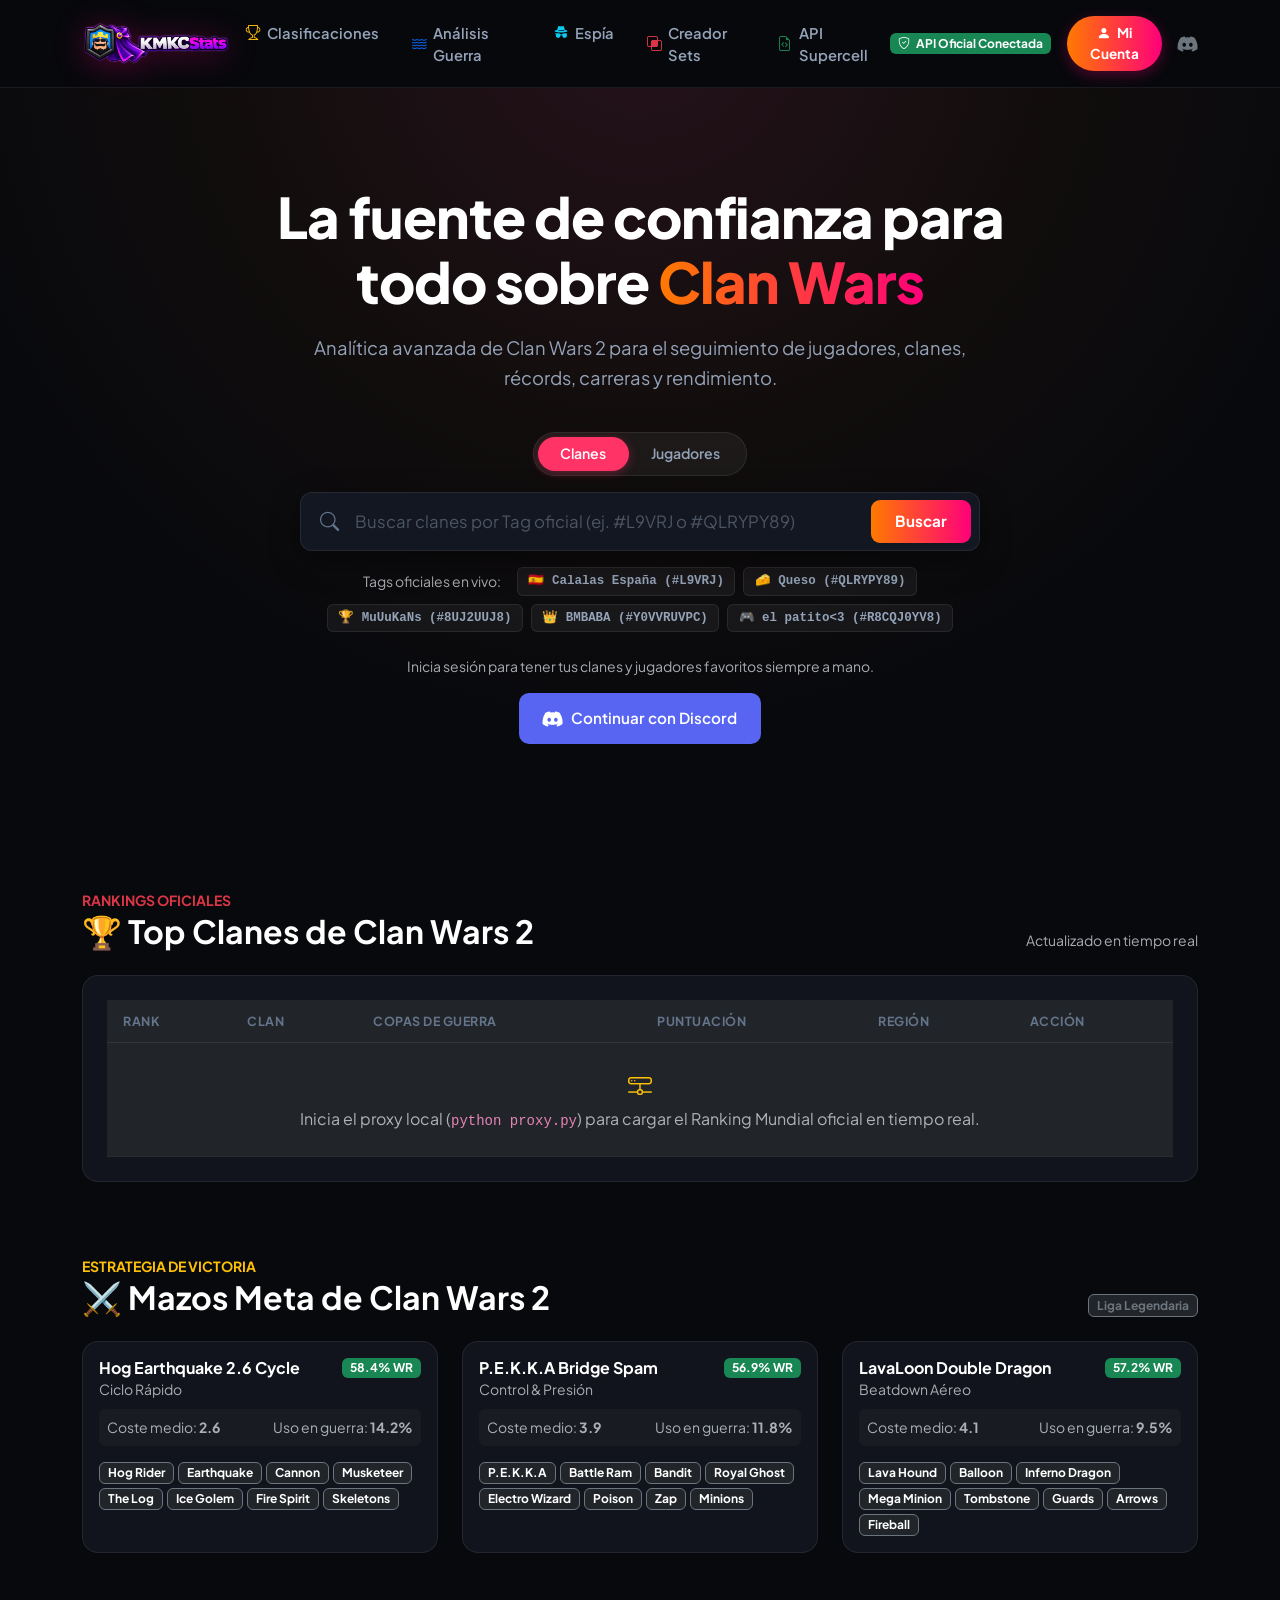
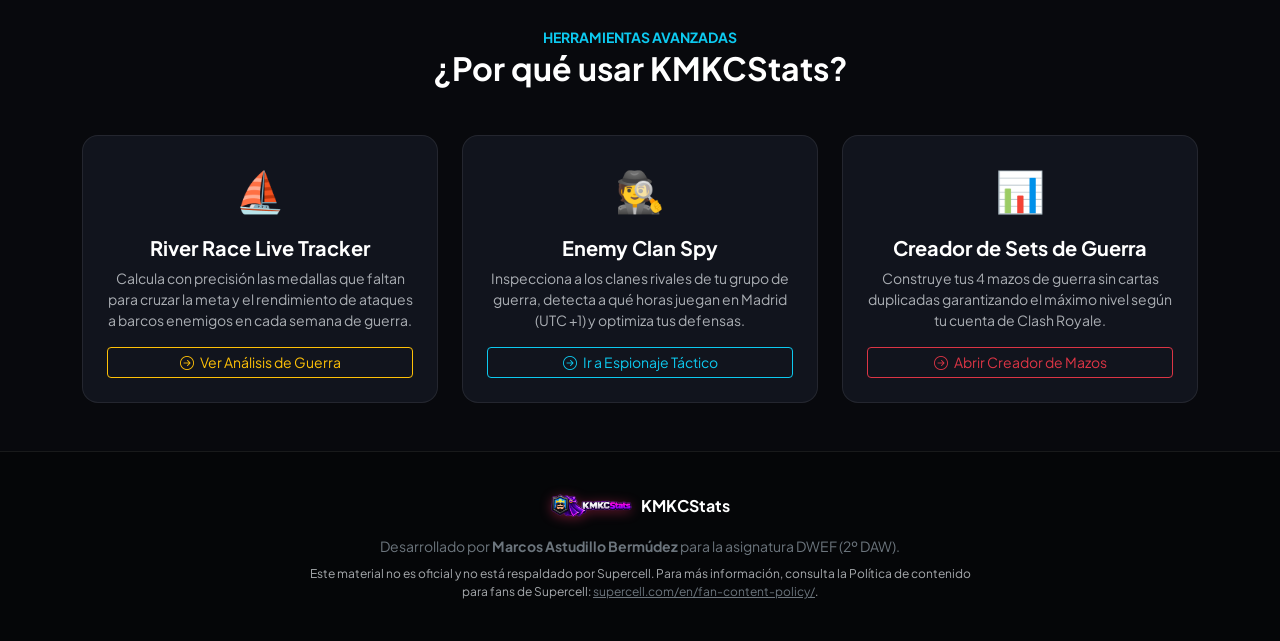
==== commit a7926d11: "Proyecto HTML KMKCstats V1.0.3" ====
--- a/index.html
+++ b/index.html
@@ -70,8 +70,8 @@
 
           <!-- Acciones en el lateral derecho -->
           <div class="d-flex align-items-center gap-3">
-            <span id="api-status-badge" class="badge bg-secondary">
-              <i class="bi bi-database me-1"></i> Modo Mock Data
+            <span id="api-status-badge" class="badge bg-success">
+              <i class="bi bi-broadcast me-1"></i> API Oficial
             </span>
             <a href="pages/auth.html" class="btn btn-upgrade text-white">
               <i class="bi bi-person-fill me-1"></i> Mi Cuenta
@@ -116,7 +116,7 @@
           <form id="search-form" class="mb-3">
             <div class="search-input-box">
               <i class="bi bi-search search-icon"></i>
-              <input type="text" id="search-input" placeholder="Buscar clanes por nombre o tag (ej. #9PJ99 o #2PP)"
+              <input type="text" id="search-input" placeholder="Buscar clanes por Tag oficial (ej. #L9VRJ o #QLRYPY89)"
                 autocomplete="off" required>
               <button type="submit" class="search-submit-btn">Buscar</button>
             </div>
@@ -124,12 +124,12 @@
 
           <!-- Sugerencias Rápidas para probar con un clic -->
           <div class="quick-tags mb-4">
-            <span class="text-muted small me-2">Tags populares:</span>
-            <a href="#" class="quick-tag-chip" data-tag="#9PJ99" data-type="clans">🧀 Team Queso (#9PJ99)</a>
-            <a href="#" class="quick-tag-chip" data-tag="#2PP" data-type="clans">⭐ Nova I Elites (#2PP)</a>
-            <a href="#" class="quick-tag-chip" data-tag="#22GCR" data-type="clans">⚡ KMKC Esports (#22GCR)</a>
-            <a href="#" class="quick-tag-chip" data-tag="#98VCGY" data-type="players">👑 Mohamed Light (#98VCGY)</a>
-            <a href="#" class="quick-tag-chip" data-tag="#2PP9CL" data-type="players">🎮 Marcos_KMKC (#2PP9CL)</a>
+            <span class="text-muted small me-2">Tags oficiales en vivo:</span>
+            <a href="#" class="quick-tag-chip" data-tag="#L9VRJ" data-type="clans">🇪🇸 Calalas España (#L9VRJ)</a>
+            <a href="#" class="quick-tag-chip" data-tag="#QLRYPY89" data-type="clans">🧀 Queso (#QLRYPY89)</a>
+            <a href="#" class="quick-tag-chip" data-tag="#8UJ2UUJ8" data-type="clans">🏆 MuUuKaNs (#8UJ2UUJ8)</a>
+            <a href="#" class="quick-tag-chip" data-tag="#Y0VVRUVPC" data-type="players">👑 BMBABA (#Y0VVRUVPC)</a>
+            <a href="#" class="quick-tag-chip" data-tag="#R8CQJ0YV8" data-type="players">🎮 el patito&lt;3 (#R8CQJ0YV8)</a>
           </div>
 
           <!-- Texto de soporte y Botón de Discord -->
@@ -288,10 +288,9 @@
               <label for="api-proxy-input" class="form-label text-secondary small fw-bold text-uppercase">Proxy URL
                 (CORS Bypass)</label>
               <input type="url" id="api-proxy-input" class="form-control kmkc-input font-monospace small"
-                placeholder="https://proxy.royaleapi.dev/v1 o tu proxy local">
+                placeholder="http://localhost:8080/v1">
               <small class="text-muted d-block mt-1">
-                Necesario porque los navegadores bloquean llamadas directas a Supercell por CORS. Si no tienes proxy,
-                déjalo vacío y la web usará los datos Mock integrados.
+                Ejecuta <code>python proxy.py</code> en tu terminal para habilitar las peticiones en vivo desde tu IP pública autorizada.
               </small>
             </div>
           </div>
--- a/styles/kmkcstats.css
+++ b/styles/kmkcstats.css
@@ -330,6 +330,150 @@
   transform: translateY(-2px);
 }
 
+/* Botones de Login Social (Google, GitHub, Twitch, Supercell) */
+.btn-social {
+  display: inline-flex;
+  align-items: center;
+  justify-content: center;
+  gap: 0.55rem;
+  width: 100%;
+  padding: 0.6rem 1.2rem;
+  border-radius: 10px;
+  border: 1px solid rgba(255, 255, 255, 0.1);
+  font-size: 0.92rem;
+  font-weight: 600;
+  text-decoration: none;
+  transition: transform 0.2s ease, box-shadow 0.2s ease, background-color 0.2s ease, border-color 0.2s ease;
+  cursor: pointer;
+  position: relative;
+  overflow: hidden;
+}
+
+.btn-social::after {
+  content: '';
+  position: absolute;
+  inset: 0;
+  background: rgba(255, 255, 255, 0);
+  transition: background 0.2s ease;
+}
+
+.btn-social:hover::after {
+  background: rgba(255, 255, 255, 0.05);
+}
+
+.btn-social:hover {
+  transform: translateY(-2px);
+}
+
+/* Google */
+.btn-google {
+  background-color: #ffffff;
+  color: #3c4043;
+  border-color: rgba(0, 0, 0, 0.15);
+}
+
+.btn-google:hover {
+  background-color: #f5f5f5;
+  color: #1f1f1f;
+  box-shadow: 0 4px 18px rgba(66, 133, 244, 0.25);
+}
+
+/* GitHub */
+.btn-github {
+  background-color: #24292e;
+  color: #ffffff;
+  border-color: rgba(255, 255, 255, 0.12);
+}
+
+.btn-github:hover {
+  background-color: #1a1f23;
+  color: #ffffff;
+  box-shadow: 0 4px 18px rgba(255, 255, 255, 0.15);
+}
+
+/* Twitch */
+.btn-twitch {
+  background-color: #9146ff;
+  color: #ffffff;
+  border-color: transparent;
+}
+
+.btn-twitch:hover {
+  background-color: #7c2fff;
+  color: #ffffff;
+  box-shadow: 0 4px 18px rgba(145, 70, 255, 0.4);
+}
+
+/* Supercell */
+.btn-supercell {
+  background: linear-gradient(135deg, #1a1f2e 0%, #252d42 100%);
+  color: #ffffff;
+  border-color: rgba(0, 163, 255, 0.25);
+}
+
+.btn-supercell:hover {
+  border-color: rgba(0, 163, 255, 0.5);
+  box-shadow: 0 4px 18px rgba(0, 163, 255, 0.25);
+  color: #ffffff;
+}
+
+.btn-supercell .supercell-badge {
+  font-size: 0.75rem;
+  background: rgba(0, 163, 255, 0.15);
+  border: 1px solid rgba(0, 163, 255, 0.3);
+  color: #00a3ff;
+  padding: 0.1rem 0.45rem;
+  border-radius: 4px;
+  font-weight: 700;
+  margin-left: auto;
+}
+
+/* Grilla de botones sociales 2 columnas */
+.social-grid {
+  display: grid;
+  grid-template-columns: 1fr 1fr;
+  gap: 0.65rem;
+}
+
+@media (max-width: 420px) {
+  .social-grid {
+    grid-template-columns: 1fr;
+  }
+}
+
+/* Separador OU */
+.divider-or {
+  display: flex;
+  align-items: center;
+  gap: 0.85rem;
+  color: var(--kmkc-text-muted);
+  font-size: 0.8rem;
+  font-weight: 600;
+  letter-spacing: 0.5px;
+  text-transform: uppercase;
+  margin: 1.25rem 0;
+}
+
+.divider-or hr {
+  flex-grow: 1;
+  border-color: rgba(255, 255, 255, 0.07);
+  margin: 0;
+}
+
+/* Nota informativa Supercell */
+.supercell-note {
+  background: rgba(0, 163, 255, 0.05);
+  border: 1px solid rgba(0, 163, 255, 0.15);
+  border-radius: 8px;
+  padding: 0.55rem 0.85rem;
+  font-size: 0.78rem;
+  color: rgba(0, 163, 255, 0.8);
+  display: flex;
+  align-items: flex-start;
+  gap: 0.5rem;
+  margin-top: 0.75rem;
+}
+
 /* ==========================================================================
    Tarjetas de Estadísticas y Resultados
    ========================================================================== */
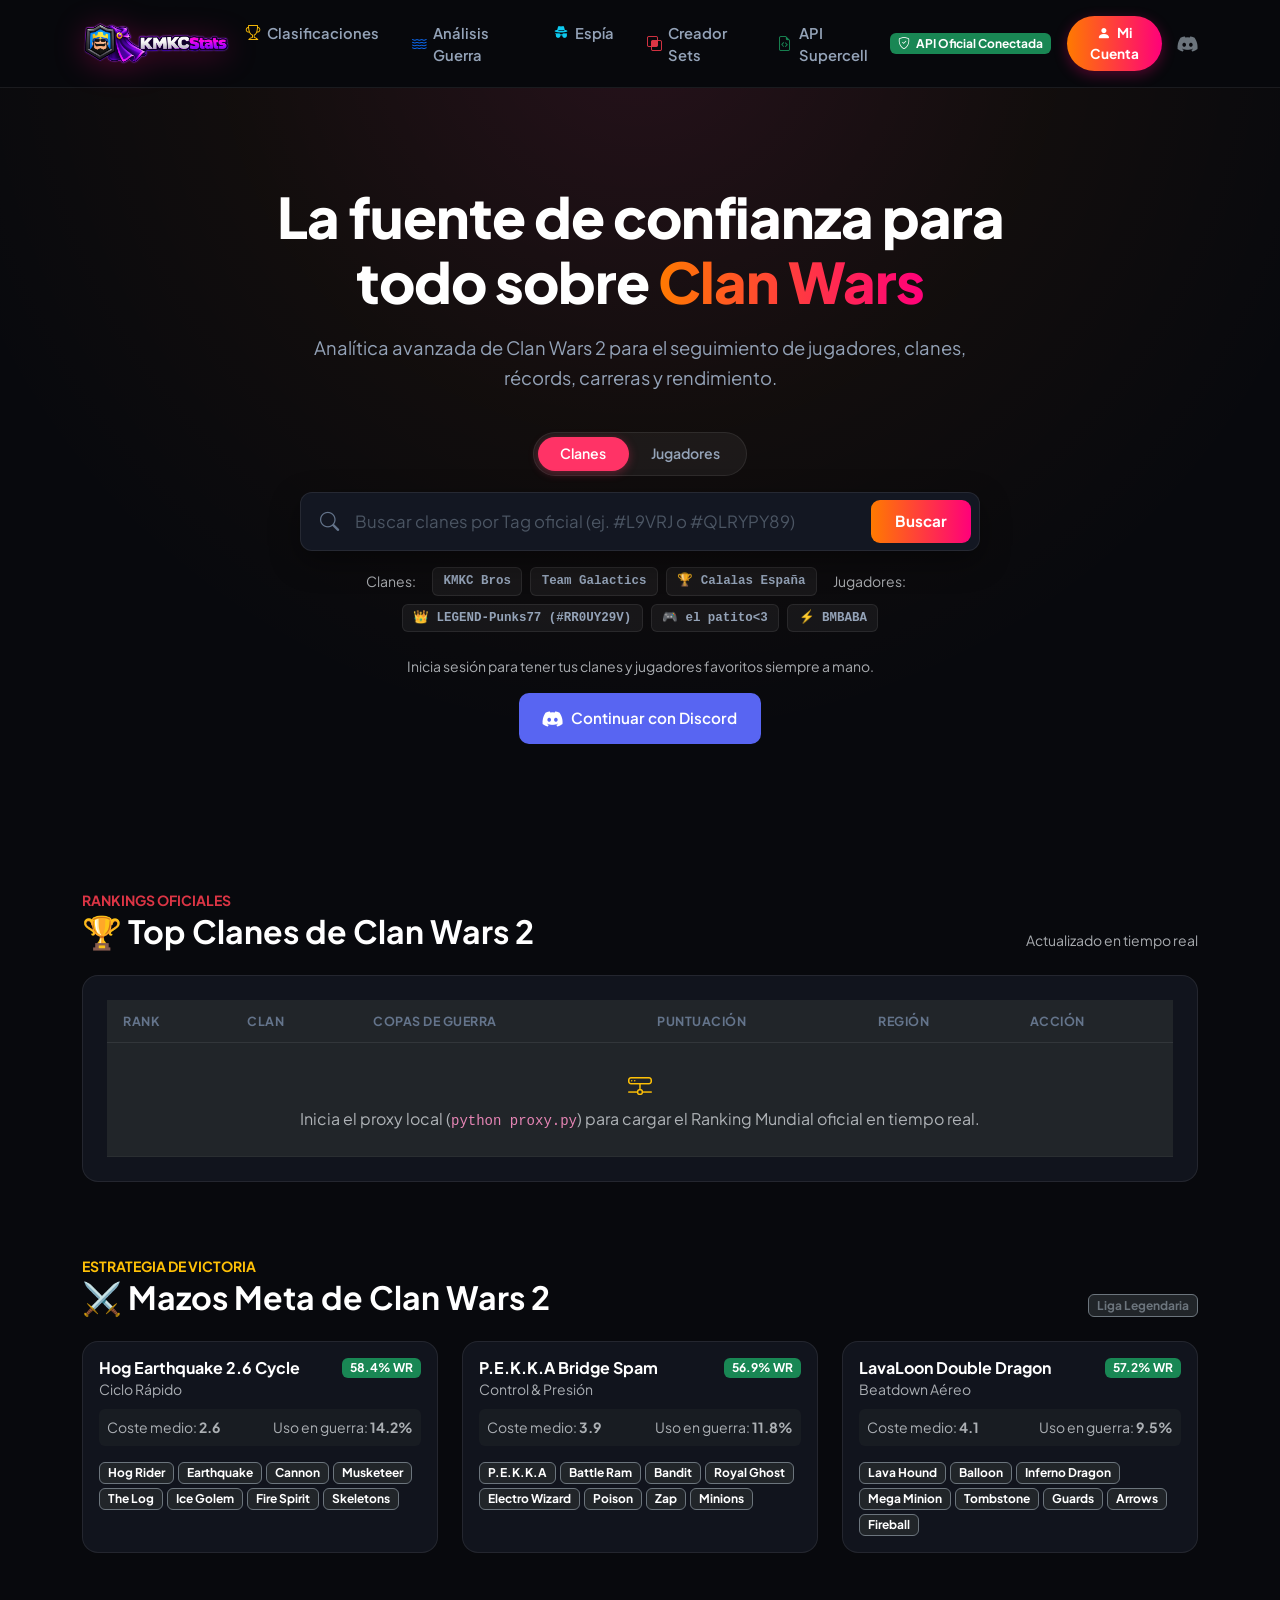
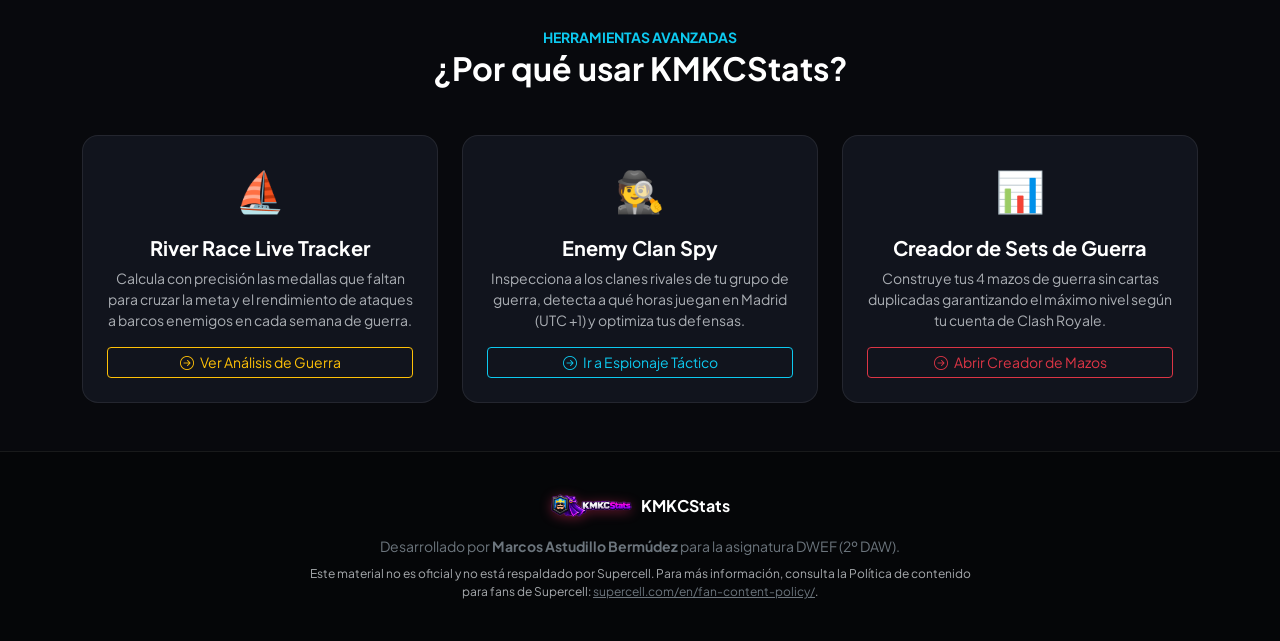
==== commit cf7d7d25: "Proyecto HTML KMKCstats V1.0.4.2" ====
--- a/index.html
+++ b/index.html
@@ -124,12 +124,14 @@
 
           <!-- Sugerencias Rápidas para probar con un clic -->
           <div class="quick-tags mb-4">
-            <span class="text-muted small me-2">Tags oficiales en vivo:</span>
-            <a href="#" class="quick-tag-chip" data-tag="#L9VRJ" data-type="clans">🇪🇸 Calalas España (#L9VRJ)</a>
-            <a href="#" class="quick-tag-chip" data-tag="#QLRYPY89" data-type="clans">🧀 Queso (#QLRYPY89)</a>
-            <a href="#" class="quick-tag-chip" data-tag="#8UJ2UUJ8" data-type="clans">🏆 MuUuKaNs (#8UJ2UUJ8)</a>
-            <a href="#" class="quick-tag-chip" data-tag="#Y0VVRUVPC" data-type="players">👑 BMBABA (#Y0VVRUVPC)</a>
-            <a href="#" class="quick-tag-chip" data-tag="#R8CQJ0YV8" data-type="players">🎮 el patito&lt;3 (#R8CQJ0YV8)</a>
+            <span class="text-muted small me-2">Clanes:</span>
+            <a href="#" class="quick-tag-chip" data-tag="#2PYV82YO" data-type="clans">KMKC Bros</a>
+            <a href="#" class="quick-tag-chip" data-tag="#L82JGJVQ" data-type="clans">Team Galactics</a>
+            <a href="#" class="quick-tag-chip" data-tag="#L9VRJ" data-type="clans">🏆 Calalas España</a>
+            <span class="text-muted small ms-2 me-2">Jugadores:</span>
+            <a href="#" class="quick-tag-chip" data-tag="#RR0UY29V" data-type="players">👑 LEGEND-Punks77 (#RR0UY29V)</a>
+            <a href="#" class="quick-tag-chip" data-tag="#R8CQJ0YV8" data-type="players">🎮 el patito&lt;3</a>
+            <a href="#" class="quick-tag-chip" data-tag="#Y0VVRUVPC" data-type="players">⚡ BMBABA</a>
           </div>
 
           <!-- Texto de soporte y Botón de Discord -->
@@ -214,7 +216,8 @@
                   <div class="fs-1 text-warning mb-3">⛵</div>
                   <h5 class="fw-bold text-white">River Race Live Tracker</h5>
                   <p class="text-muted small mb-3">
-                    Calcula con precisión las medallas que faltan para cruzar la meta y el rendimiento de ataques a barcos
+                    Calcula con precisión las medallas que faltan para cruzar la meta y el rendimiento de ataques a
+                    barcos
                     enemigos en cada semana de guerra.
                   </p>
                 </div>
@@ -229,7 +232,8 @@
                   <div class="fs-1 text-info mb-3">🕵️</div>
                   <h5 class="fw-bold text-white">Enemy Clan Spy</h5>
                   <p class="text-muted small mb-3">
-                    Inspecciona a los clanes rivales de tu grupo de guerra, detecta a qué horas juegan en Madrid (UTC +1) y optimiza tus defensas.
+                    Inspecciona a los clanes rivales de tu grupo de guerra, detecta a qué horas juegan en Madrid (UTC
+                    +1) y optimiza tus defensas.
                   </p>
                 </div>
                 <a href="pages/espionaje.html" class="btn btn-sm btn-outline-info w-100">
@@ -243,7 +247,8 @@
                   <div class="fs-1 text-danger mb-3">📊</div>
                   <h5 class="fw-bold text-white">Creador de Sets de Guerra</h5>
                   <p class="text-muted small mb-3">
-                    Construye tus 4 mazos de guerra sin cartas duplicadas garantizando el máximo nivel según tu cuenta de Clash Royale.
+                    Construye tus 4 mazos de guerra sin cartas duplicadas garantizando el máximo nivel según tu cuenta
+                    de Clash Royale.
                   </p>
                 </div>
                 <a href="pages/creador-sets.html" class="btn btn-sm btn-outline-danger w-100">
@@ -290,7 +295,8 @@
               <input type="url" id="api-proxy-input" class="form-control kmkc-input font-monospace small"
                 placeholder="http://localhost:8080/v1">
               <small class="text-muted d-block mt-1">
-                Ejecuta <code>python proxy.py</code> en tu terminal para habilitar las peticiones en vivo desde tu IP pública autorizada.
+                Ejecuta <code>python proxy.py</code> en tu terminal para habilitar las peticiones en vivo desde tu IP
+                pública autorizada.
               </small>
             </div>
           </div>
--- a/styles/kmkcstats.css
+++ b/styles/kmkcstats.css
@@ -783,3 +783,411 @@
   border-radius: 20px;
   box-shadow: 0 20px 40px rgba(0, 0, 0, 0.5);
 }
+
+/* ==========================================================================
+   Perfil Completo de Jugador: Ligas, Medallas, Logros y Colección de Cartas
+   ========================================================================== */
+
+/* Spotlight de Liga 7 y Medallas */
+.medals-hero-spotlight {
+  background: linear-gradient(135deg, rgba(168, 36, 219, 0.15) 0%, rgba(255, 0, 122, 0.08) 50%, rgba(8, 9, 13, 0.8) 100%);
+  border: 1px solid rgba(199, 125, 255, 0.4) !important;
+  box-shadow: 0 8px 30px rgba(168, 36, 219, 0.25), inset 0 0 20px rgba(199, 125, 255, 0.1);
+  position: relative;
+  overflow: hidden;
+}
+
+.medals-hero-spotlight::after {
+  content: '';
+  position: absolute;
+  top: -50%;
+  right: -20%;
+  width: 250px;
+  height: 250px;
+  background: radial-gradient(circle, rgba(199, 125, 255, 0.2) 0%, transparent 70%);
+  pointer-events: none;
+}
+
+.medals-icon-glow {
+  font-size: 2.8rem;
+  background: rgba(168, 36, 219, 0.25);
+  border: 2px solid rgba(199, 125, 255, 0.5);
+  border-radius: 50%;
+  width: 70px;
+  height: 70px;
+  display: flex;
+  align-items: center;
+  justify-content: center;
+  box-shadow: 0 0 20px rgba(199, 125, 255, 0.4);
+  animation: pulseMedalGlow 2.5s ease-in-out infinite;
+}
+
+@keyframes pulseMedalGlow {
+  0%, 100% { box-shadow: 0 0 15px rgba(199, 125, 255, 0.4); transform: scale(1); }
+  50% { box-shadow: 0 0 30px rgba(199, 125, 255, 0.7); transform: scale(1.04); }
+}
+
+.badge-league-hero {
+  padding: 0.45rem 1rem;
+  border-radius: 50px;
+  font-weight: 800;
+  font-size: 0.95rem;
+  display: inline-flex;
+  align-items: center;
+  gap: 0.45rem;
+}
+
+.badge-league-hero.league-7 {
+  background: linear-gradient(135deg, #1a0030, #3d0070);
+  border: 1px solid #c77dff;
+  color: #c77dff;
+  box-shadow: 0 0 15px rgba(199, 125, 255, 0.4);
+}
+
+.badge-league-hero.league-other {
+  background: rgba(255, 255, 255, 0.08);
+  border: 1px solid rgba(255, 255, 255, 0.15);
+  color: #fff;
+}
+
+/* Tarjetas de Logros y Badges */
+.achievement-tile {
+  background: rgba(255, 255, 255, 0.03);
+  border: 1px solid var(--kmkc-border);
+  border-radius: 12px;
+  padding: 1rem;
+  display: flex;
+  align-items: center;
+  gap: 0.85rem;
+  transition: transform 0.2s ease, border-color 0.2s ease, background 0.2s ease;
+}
+
+.achievement-tile:hover {
+  transform: translateY(-2px);
+  border-color: rgba(255, 255, 255, 0.2);
+  background: rgba(255, 255, 255, 0.05);
+}
+
+.achievement-tile-icon {
+  width: 48px;
+  height: 48px;
+  min-width: 48px;
+  border-radius: 10px;
+  display: flex;
+  align-items: center;
+  justify-content: center;
+  font-size: 1.6rem;
+  background: rgba(255, 255, 255, 0.05);
+  border: 1px solid rgba(255, 255, 255, 0.1);
+  overflow: hidden;
+}
+
+.achievement-tile-icon img {
+  width: 100%;
+  height: 100%;
+  object-fit: contain;
+}
+
+/* Tarjetas de Clan Wars */
+.cw-compare-card {
+  background: rgba(255, 255, 255, 0.025);
+  border: 1px solid var(--kmkc-border);
+  border-radius: 14px;
+  padding: 1.25rem;
+  position: relative;
+  overflow: hidden;
+  height: 100%;
+}
+
+.cw-compare-card.cw1-border {
+  border-left: 4px solid var(--kmkc-accent-orange);
+}
+
+.cw-compare-card.cw2-border {
+  border-left: 4px solid #00c8ff;
+}
+
+/* Colección de Cartas (Grid completo) */
+.collection-filter-chip {
+  background: rgba(255, 255, 255, 0.05);
+  border: 1px solid var(--kmkc-border);
+  color: var(--kmkc-text-secondary);
+  font-size: 0.82rem;
+  font-weight: 600;
+  padding: 0.4rem 0.95rem;
+  border-radius: 20px;
+  cursor: pointer;
+  transition: all 0.2s ease;
+  user-select: none;
+}
+
+.collection-filter-chip:hover {
+  color: #fff;
+  background: rgba(255, 255, 255, 0.1);
+  border-color: rgba(255, 255, 255, 0.25);
+}
+
+.collection-filter-chip.active {
+  background: var(--kmkc-primary-gradient);
+  color: #fff;
+  border-color: transparent;
+  box-shadow: 0 4px 15px rgba(255, 0, 122, 0.35);
+}
+
+.cr-full-collection-grid {
+  display: grid;
+  grid-template-columns: repeat(auto-fill, minmax(88px, 1fr));
+  gap: 0.65rem;
+  max-height: 720px;
+  overflow-y: auto;
+  padding-right: 4px;
+}
+
+@media (max-width: 576px) {
+  .cr-full-collection-grid {
+    grid-template-columns: repeat(auto-fill, minmax(72px, 1fr));
+    gap: 0.45rem;
+  }
+}
+
+.cr-full-collection-grid::-webkit-scrollbar {
+  width: 6px;
+}
+
+.cr-full-collection-grid::-webkit-scrollbar-thumb {
+  background: rgba(255, 255, 255, 0.2);
+  border-radius: 10px;
+}
+
+.cr-card-full {
+  position: relative;
+  border-radius: 10px;
+  background: #141824;
+  border: 1px solid rgba(255, 255, 255, 0.08);
+  aspect-ratio: 1 / 1.35;
+  display: flex;
+  flex-direction: column;
+  align-items: center;
+  justify-content: flex-end;
+  padding: 0.35rem 0.25rem;
+  text-align: center;
+  transition: transform 0.2s ease, box-shadow 0.2s ease, border-color 0.2s ease;
+}
+
+.cr-card-full:hover {
+  transform: translateY(-4px) scale(1.05);
+  border-color: var(--kmkc-accent-pink);
+  box-shadow: 0 8px 25px rgba(0, 0, 0, 0.7);
+  z-index: 5;
+}
+
+.cr-card-full.unowned {
+  filter: grayscale(1) brightness(0.4);
+  opacity: 0.55;
+}
+
+.cr-card-full.unowned:hover {
+  filter: grayscale(0.7) brightness(0.65);
+  opacity: 0.85;
+}
+
+.cr-card-full.is-maxed {
+  border-color: rgba(199, 125, 255, 0.5);
+  box-shadow: 0 0 10px rgba(199, 125, 255, 0.2);
+}
+
+.cr-card-full.is-evo {
+  border-color: rgba(0, 200, 255, 0.5);
+  box-shadow: 0 0 12px rgba(0, 200, 255, 0.25);
+}
+
+.cr-card-full.is-hero {
+  border-color: rgba(255, 200, 0, 0.5);
+  box-shadow: 0 0 12px rgba(255, 200, 0, 0.3);
+}
+
+.cr-card-full img {
+  width: 90%;
+  height: auto;
+  max-height: 65px;
+  object-fit: contain;
+  pointer-events: none;
+  filter: drop-shadow(0 2px 4px rgba(0, 0, 0, 0.6));
+}
+
+.cr-card-full-name {
+  font-size: 0.62rem;
+  font-weight: 700;
+  color: #ffffff;
+  line-height: 1.15;
+  margin-top: 0.25rem;
+  white-space: nowrap;
+  overflow: hidden;
+  text-overflow: ellipsis;
+  width: 100%;
+}
+
+.cr-card-full-level {
+  position: absolute;
+  top: 3px;
+  right: 3px;
+  font-size: 0.58rem;
+  font-weight: 800;
+  padding: 1px 4px;
+  border-radius: 4px;
+  line-height: 1.3;
+}
+
+.cr-card-full-level.lvl-max {
+  background: linear-gradient(135deg, #a824db 0%, #ff007a 100%);
+  color: #fff;
+  box-shadow: 0 0 6px rgba(255, 0, 122, 0.6);
+}
+
+.cr-card-full-level.lvl-standard {
+  background: rgba(13, 110, 253, 0.9);
+  color: #fff;
+}
+
+.cr-card-full-badge {
+  position: absolute;
+  top: 3px;
+  left: 3px;
+  font-size: 0.52rem;
+  font-weight: 800;
+  padding: 1px 4px;
+  border-radius: 4px;
+  line-height: 1.3;
+}
+
+.cr-card-full-badge.badge-evo {
+  background: #00d2ff;
+  color: #000;
+  box-shadow: 0 0 8px rgba(0, 210, 255, 0.8);
+  font-weight: 800;
+}
+
+.cr-card-full-badge.badge-champion {
+  background: linear-gradient(135deg, #ffd700, #ff8800);
+  color: #000;
+  box-shadow: 0 0 10px rgba(255, 215, 0, 0.85);
+  font-weight: 800;
+}
+
+.cr-card-full-badge.badge-hero {
+  background: linear-gradient(135deg, #00d2ff, #a855f7);
+  color: #fff;
+  box-shadow: 0 0 10px rgba(0, 210, 255, 0.7);
+  font-weight: 800;
+}
+
+.cr-card-full-elixir {
+  position: absolute;
+  bottom: 3px;
+  left: 3px;
+  background: #a824db;
+  color: #fff;
+  font-size: 0.55rem;
+  font-weight: 800;
+  width: 15px;
+  height: 15px;
+  border-radius: 50%;
+  display: flex;
+  align-items: center;
+  justify-content: center;
+}
+
+.cr-card-full-lock {
+  position: absolute;
+  top: 50%;
+  left: 50%;
+  transform: translate(-50%, -50%);
+  font-size: 1.4rem;
+  opacity: 0.7;
+}
+
+/* ==========================================================================
+   Estilos de los Slots de Mazos Principales (Posición 1: Evo, Posición 2: Campeón/Héroe, Posición 3...)
+   ========================================================================== */
+.cr-deck-slot-item {
+  position: relative;
+  border-radius: 12px;
+  background: #171b29;
+  border: 1px solid rgba(255, 255, 255, 0.1);
+  padding: 0.6rem 0.4rem 0.45rem 0.4rem;
+  display: flex;
+  flex-direction: column;
+  align-items: center;
+  justify-content: space-between;
+  min-height: 185px;
+  transition: transform 0.2s ease, box-shadow 0.2s ease;
+}
+
+.cr-deck-slot-item:hover {
+  transform: translateY(-3px) scale(1.03);
+  z-index: 5;
+}
+
+.cr-deck-slot-item.slot-evo {
+  border: 2px solid #00d2ff !important;
+  box-shadow: 0 0 15px rgba(0, 210, 255, 0.4);
+  background: linear-gradient(180deg, rgba(0, 210, 255, 0.12) 0%, #151926 100%);
+}
+
+.cr-deck-slot-item.slot-champion {
+  border: 2px solid #ffd700 !important;
+  box-shadow: 0 0 18px rgba(255, 215, 0, 0.45);
+  background: linear-gradient(180deg, rgba(255, 215, 0, 0.12) 0%, #151926 100%);
+}
+
+.cr-deck-slot-item.slot-hero {
+  border: 2px solid #c084fc !important;
+  box-shadow: 0 0 15px rgba(192, 132, 252, 0.4);
+  background: linear-gradient(180deg, rgba(192, 132, 252, 0.12) 0%, #151926 100%);
+}
+
+.slot-pos-badge {
+  position: absolute;
+  top: 4px;
+  right: 4px;
+  font-size: 0.62rem;
+  font-weight: 800;
+  padding: 1px 5px;
+  border-radius: 4px;
+  line-height: 1.3;
+}
+
+.slot-pos-badge.badge-evo {
+  background: #00d2ff;
+  color: #000;
+  box-shadow: 0 0 8px rgba(0, 210, 255, 0.8);
+}
+
+.slot-pos-badge.badge-champion {
+  background: linear-gradient(135deg, #ffd700, #ff8800);
+  color: #000;
+  box-shadow: 0 0 8px rgba(255, 215, 0, 0.8);
+}
+
+.slot-pos-badge.badge-hero {
+  background: linear-gradient(135deg, #00d2ff, #a855f7);
+  color: #fff;
+  box-shadow: 0 0 8px rgba(168, 85, 247, 0.8);
+}
+
+.slot-order-number {
+  position: absolute;
+  top: 4px;
+  left: 4px;
+  background: rgba(0, 0, 0, 0.65);
+  color: #94a3b8;
+  font-size: 0.6rem;
+  font-weight: 800;
+  width: 17px;
+  height: 17px;
+  border-radius: 50%;
+  display: flex;
+  align-items: center;
+  justify-content: center;
+  border: 1px solid rgba(255, 255, 255, 0.15);
+}
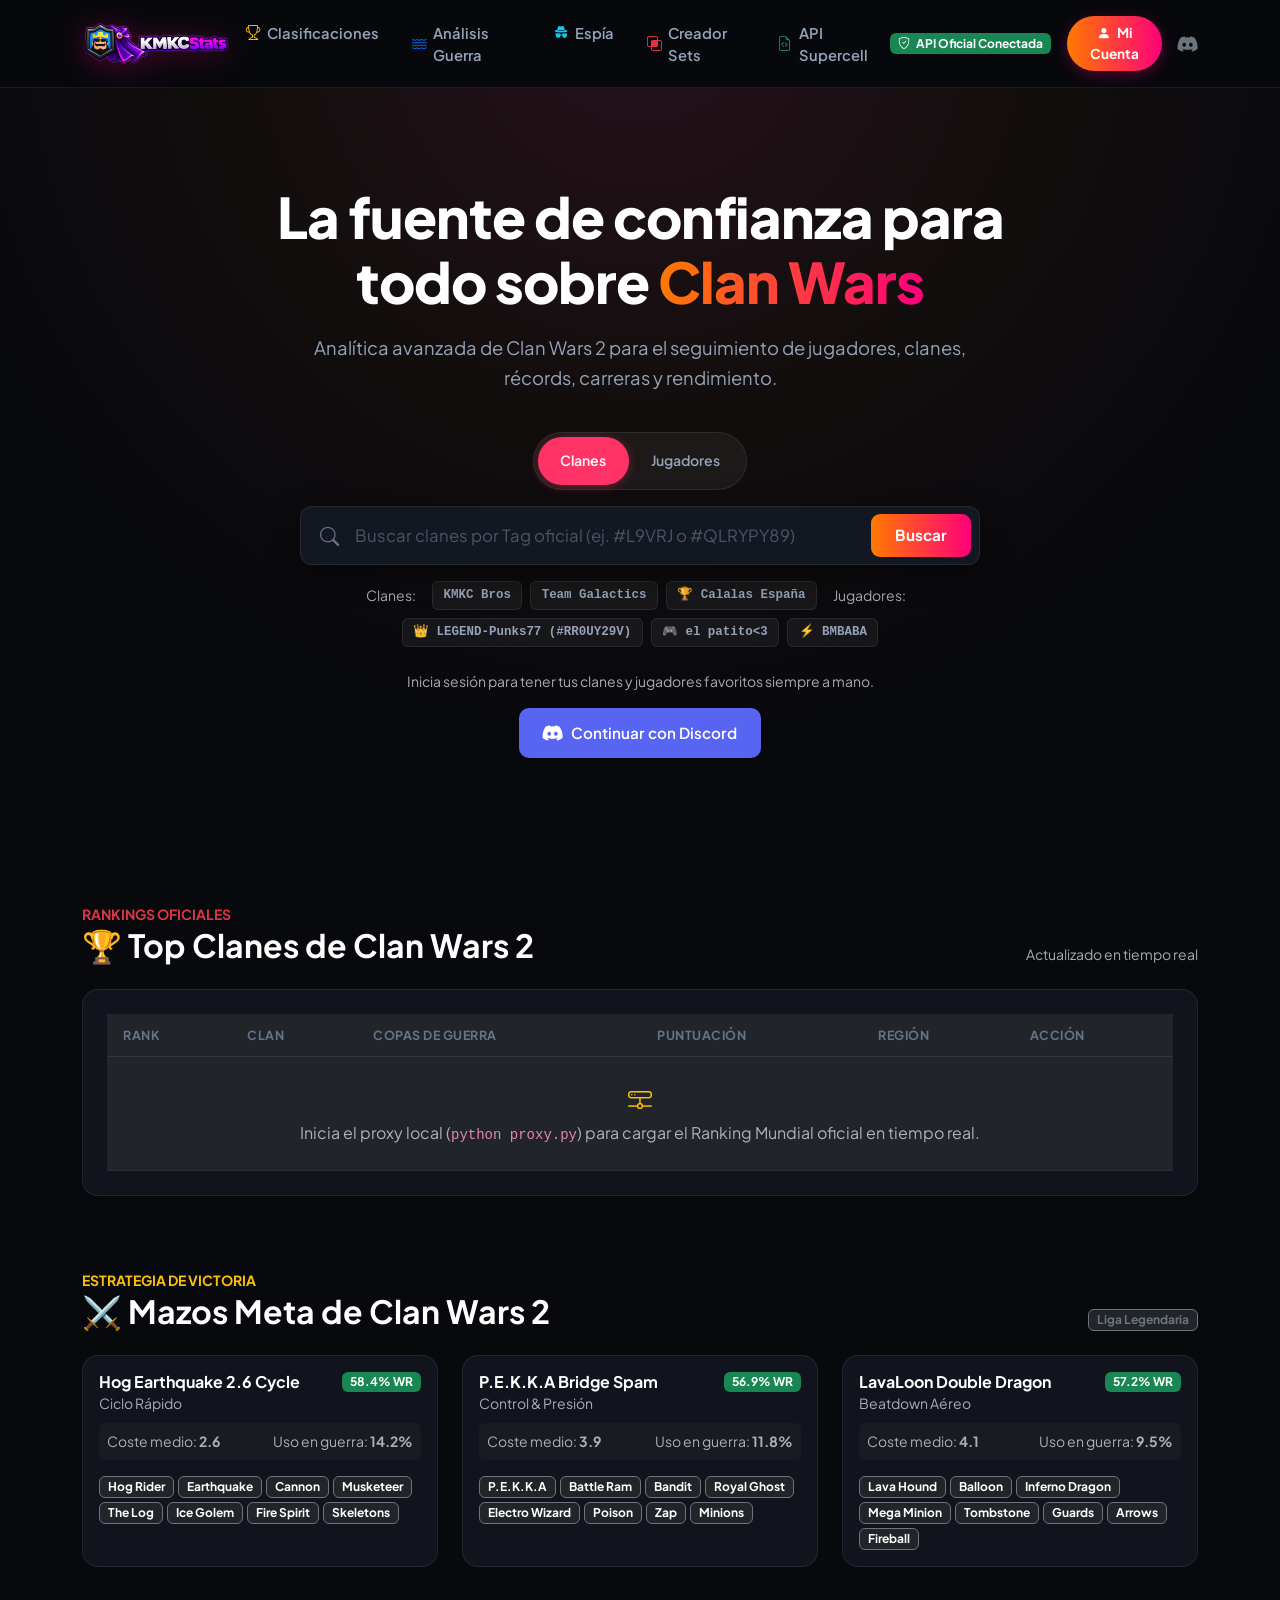
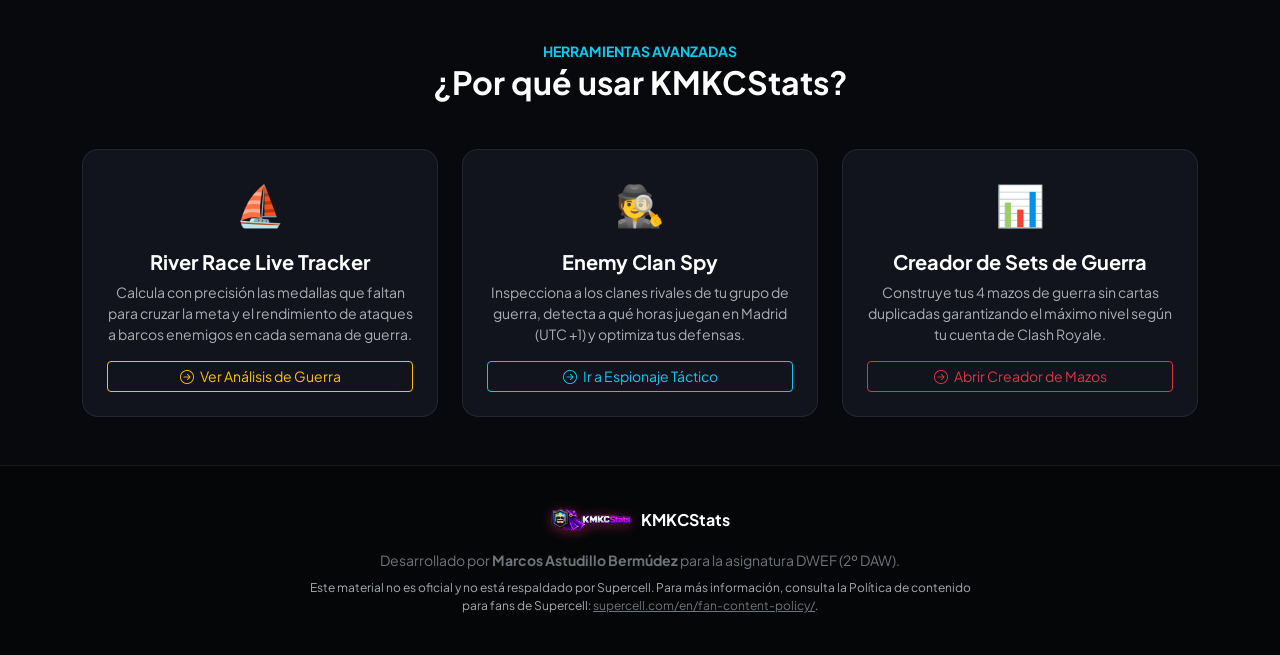
==== commit 97da394c: "Proyecto HTML KMKCstats V1.0.4.4" ====
--- a/index.html
+++ b/index.html
@@ -109,6 +109,7 @@
           <!-- Selector de Pestañas -->
           <div class="search-tabs">
             <button id="tab-clans" class="search-tab-btn active" type="button">Clanes</button>
+            <br></br>
             <button id="tab-players" class="search-tab-btn" type="button">Jugadores</button>
           </div>
 
@@ -124,14 +125,17 @@
 
           <!-- Sugerencias Rápidas para probar con un clic -->
           <div class="quick-tags mb-4">
-            <span class="text-muted small me-2">Clanes:</span>
-            <a href="#" class="quick-tag-chip" data-tag="#2PYV82YO" data-type="clans">KMKC Bros</a>
-            <a href="#" class="quick-tag-chip" data-tag="#L82JGJVQ" data-type="clans">Team Galactics</a>
-            <a href="#" class="quick-tag-chip" data-tag="#L9VRJ" data-type="clans">🏆 Calalas España</a>
-            <span class="text-muted small ms-2 me-2">Jugadores:</span>
-            <a href="#" class="quick-tag-chip" data-tag="#RR0UY29V" data-type="players">👑 LEGEND-Punks77 (#RR0UY29V)</a>
-            <a href="#" class="quick-tag-chip" data-tag="#R8CQJ0YV8" data-type="players">🎮 el patito&lt;3</a>
-            <a href="#" class="quick-tag-chip" data-tag="#Y0VVRUVPC" data-type="players">⚡ BMBABA</a>
+            <div class="quick-tags-row">
+              <span class="text-muted small me-2">Clanes:</span>
+              <a href="#" class="quick-tag-chip" data-tag="#2PYV82YO" data-type="clans">KMKC Bros</a>
+              <a href="#" class="quick-tag-chip" data-tag="#L82JGJVQ" data-type="clans">Team Galactics</a>
+              <a href="#" class="quick-tag-chip" data-tag="#L9VRJ" data-type="clans">🏆 Calalas España</a>
+              <span class="text-muted small ms-2 me-2">Jugadores:</span>
+              <a href="#" class="quick-tag-chip" data-tag="#RR0UY29V" data-type="players">👑 LEGEND-Punks77
+                (#RR0UY29V)</a>
+              <a href="#" class="quick-tag-chip" data-tag="#R8CQJ0YV8" data-type="players">🎮 el patito&lt;3</a>
+              <a href="#" class="quick-tag-chip" data-tag="#Y0VVRUVPC" data-type="players">⚡ BMBABA</a>
+            </div>
           </div>
 
           <!-- Texto de soporte y Botón de Discord -->
--- a/styles/kmkcstats.css
+++ b/styles/kmkcstats.css
@@ -1,6 +1,5 @@
 /* ==========================================================================
    KMKCStats - Clan Wars 2 Analytics & Tracker
-   Inspirado en la interfaz y diseño oscuro de CWStats
    ========================================================================== */
 
 @import url('https://fonts.googleapis.com/css2?family=Plus+Jakarta+Sans:wght@400;500;600;700;800&family=Inter:wght@400;500;600;700&display=swap');
@@ -23,7 +22,7 @@
   --kmkc-text-primary: #ffffff;
   --kmkc-text-secondary: #94a3b8;
   --kmkc-text-muted: #64748b;
-  
+
   --kmkc-glow: rgba(255, 0, 122, 0.15);
 }
 
@@ -282,11 +281,19 @@
 
 .quick-tags {
   display: flex;
+  flex-direction: column;
+  align-items: center;
+  justify-content: center;
+  gap: 0.5rem;
+  margin-top: 1rem;
+}
+
+.quick-tags-row {
+  display: flex;
   align-items: center;
   justify-content: center;
   flex-wrap: wrap;
   gap: 0.5rem;
-  margin-top: 1rem;
 }
 
 .quick-tag-chip {
@@ -717,11 +724,31 @@
 }
 
 /* Niveles de calor para el horario */
-.heat-0 { background-color: rgba(255, 255, 255, 0.04); }
-.heat-1 { background-color: rgba(255, 122, 0, 0.25); color: #ffb066; }
-.heat-2 { background-color: rgba(255, 122, 0, 0.55); color: #fff; }
-.heat-3 { background-color: rgba(255, 0, 122, 0.75); color: #fff; box-shadow: 0 0 10px rgba(255, 0, 122, 0.4); }
-.heat-4 { background-color: #ff007a; color: #fff; box-shadow: 0 0 15px rgba(255, 0, 122, 0.7); }
+.heat-0 {
+  background-color: rgba(255, 255, 255, 0.04);
+}
+
+.heat-1 {
+  background-color: rgba(255, 122, 0, 0.25);
+  color: #ffb066;
+}
+
+.heat-2 {
+  background-color: rgba(255, 122, 0, 0.55);
+  color: #fff;
+}
+
+.heat-3 {
+  background-color: rgba(255, 0, 122, 0.75);
+  color: #fff;
+  box-shadow: 0 0 10px rgba(255, 0, 122, 0.4);
+}
+
+.heat-4 {
+  background-color: #ff007a;
+  color: #fff;
+  box-shadow: 0 0 15px rgba(255, 0, 122, 0.7);
+}
 
 /* Creador de Sets de Guerra (Slots de 4 Mazos) */
 .deck-slot-header {
@@ -823,8 +850,17 @@
 }
 
 @keyframes pulseMedalGlow {
-  0%, 100% { box-shadow: 0 0 15px rgba(199, 125, 255, 0.4); transform: scale(1); }
-  50% { box-shadow: 0 0 30px rgba(199, 125, 255, 0.7); transform: scale(1.04); }
+
+  0%,
+  100% {
+    box-shadow: 0 0 15px rgba(199, 125, 255, 0.4);
+    transform: scale(1);
+  }
+
+  50% {
+    box-shadow: 0 0 30px rgba(199, 125, 255, 0.7);
+    transform: scale(1.04);
+  }
 }
 
 .badge-league-hero {
@@ -1190,4 +1226,4 @@
   align-items: center;
   justify-content: center;
   border: 1px solid rgba(255, 255, 255, 0.15);
-}
+}
